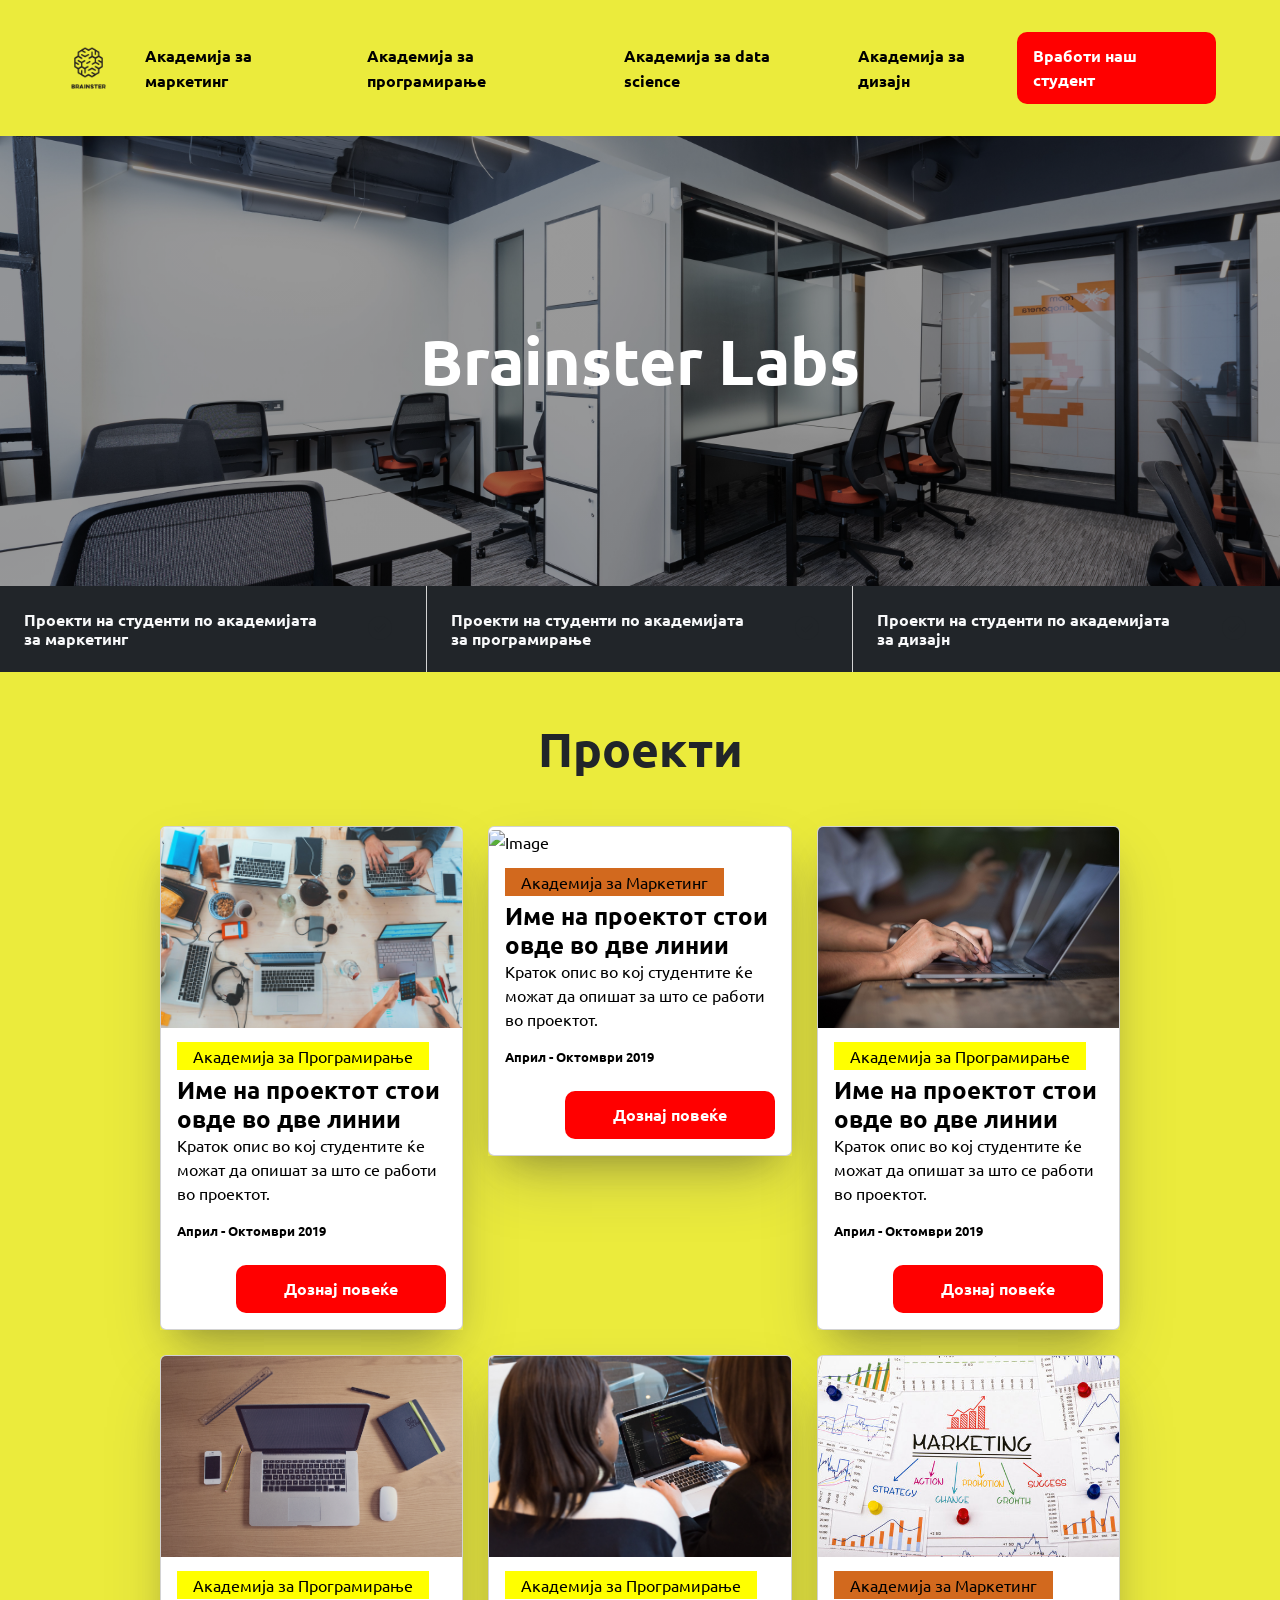
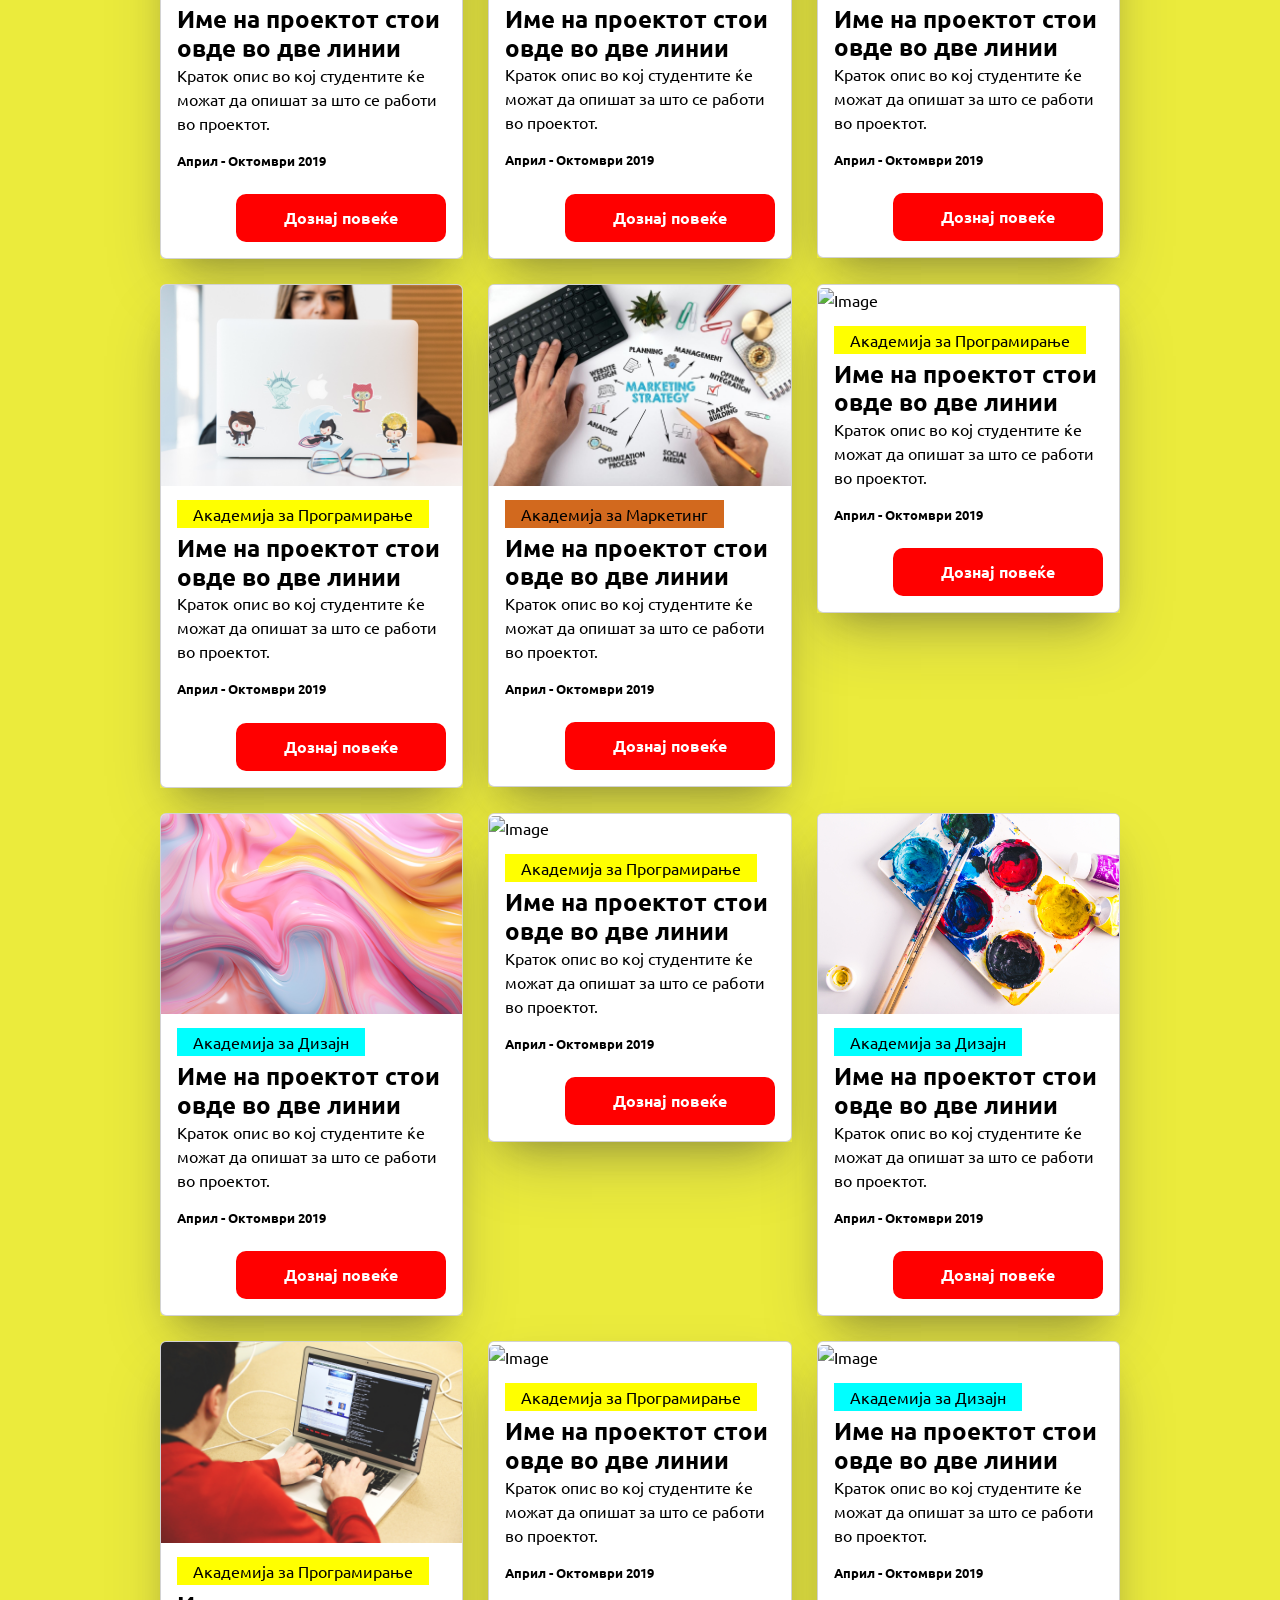
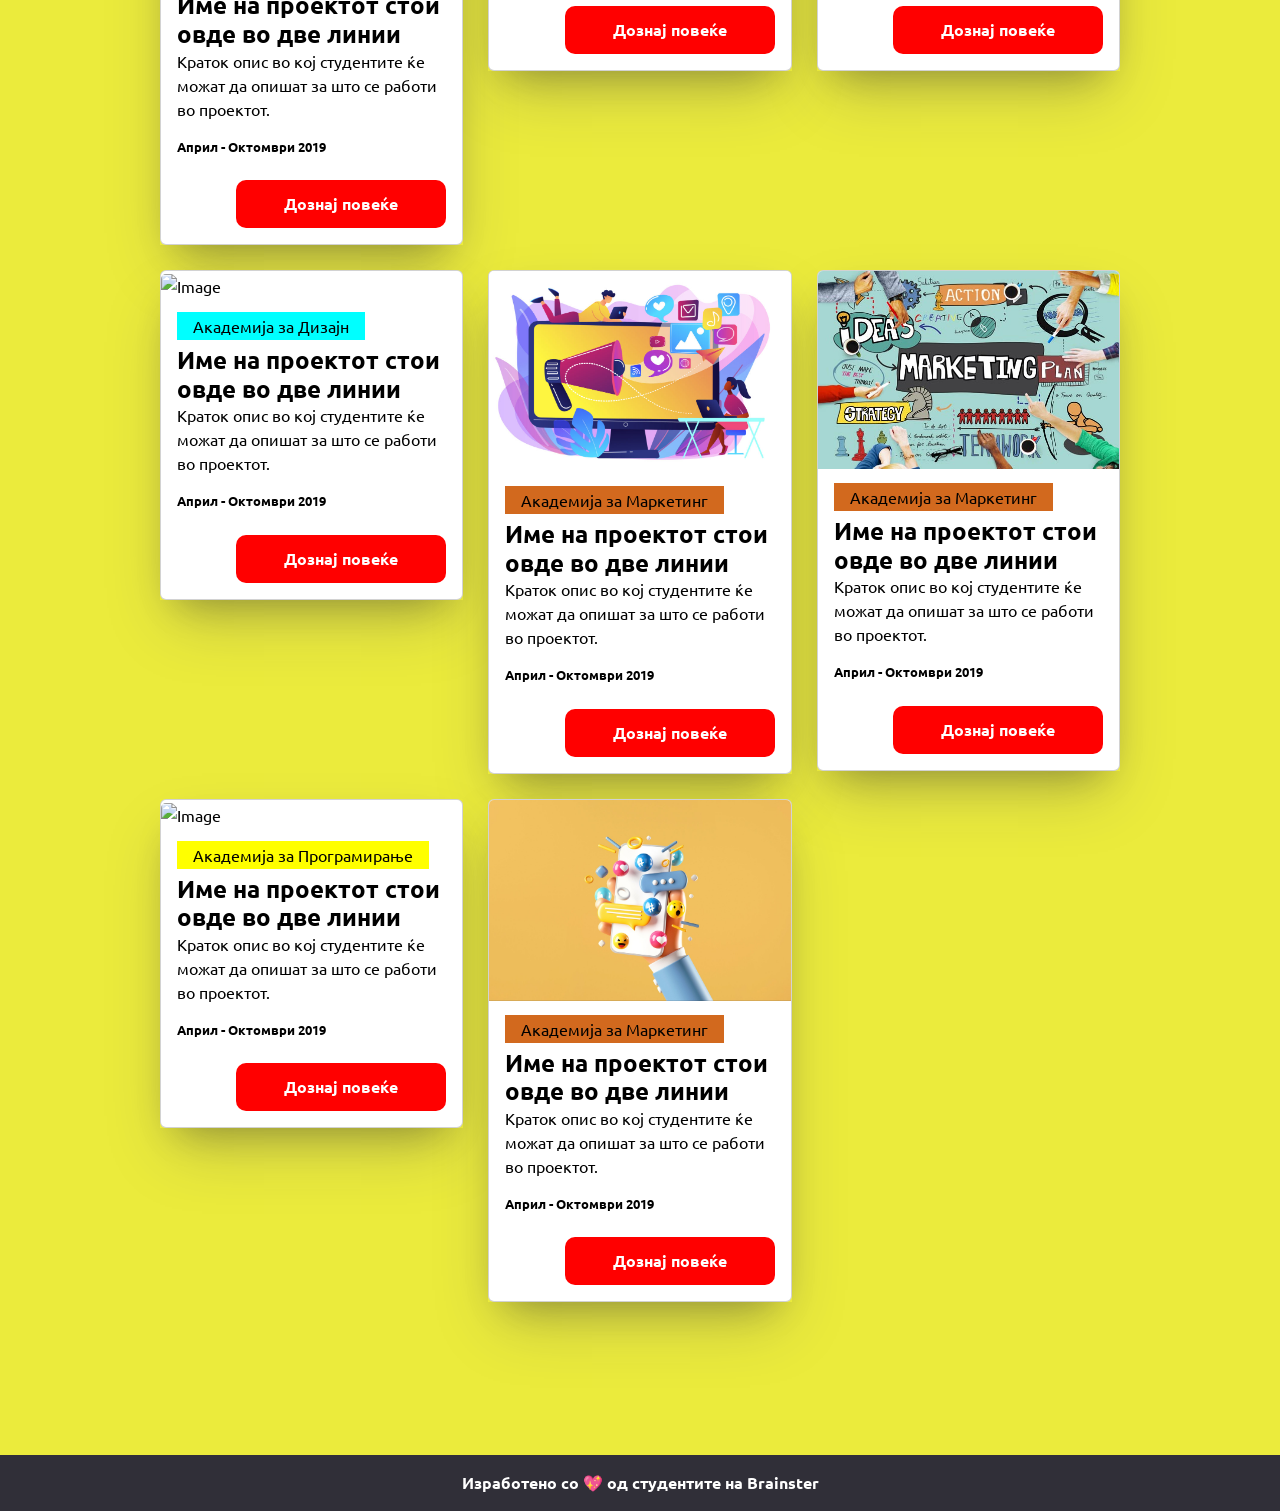
==== index.html @ 4baddff6 "Project 1" ====
<!DOCTYPE html>
<html lang="en">
  <head>
    <meta charset="UTF-8" />
    <meta name="viewport" content="width=device-width, initial-scale=1.0" />
    <title>Brainster Labs</title>
    <link
      rel="stylesheet"
      href="https://cdnjs.cloudflare.com/ajax/libs/font-awesome/6.5.1/css/all.min.css"
    />
    <link
      rel="stylesheet"
      href="https://cdn.jsdelivr.net/npm/bootstrap@5.3.2/dist/css/bootstrap.min.css"
      integrity="sha384-T3c6CoIi6uLrA9TneNEoa7RxnatzjcDSCmG1MXxSR1GAsXEV/Dwwykc2MPK8M2HN"
      crossorigin="anonymous"
    />
    <link rel="stylesheet" href="./style.css" />
  </head>
  <body>
    <!-- NAVBAR -->
    <nav
      class="d-flex justify-content-between wrapper-90 padding align-items-center"
    >
      <a href="index.html" class="logo"
        ><img src="./images/Brainster.co_.png" alt="Brainster"
      /></a>
      <ul class="d-flex d-none-tablet">
        <li><a href="comingsoon.html">Академија за маркетинг</a></li>
        <li><a href="comingsoon.html">Академија за програмирање</a></li>
        <li><a href="comingsoon.html">Академија за data science</a></li>
        <li><a href="comingsoon.html">Академија за дизајн</a></li>
      </ul>

      <ul class="flex-column sidebar align-items-start justify-content-start">
        <li onclick="hideSidebar()">
          <a href="#"><i class="fa-solid fa-xmark"></i></a>
        </li>
        <li><a href="comingsoon.html">Академија за маркетинг</a></li>
        <li><a href="comingsoon.html">Академија за програмирање</a></li>
        <li><a href="comingsoon.html">Академија за data science</a></li>
        <li><a href="comingsoon.html">Академија за дизајн</a></li>
        <li>
          <a class="btn-style" href="studenti.html">Вработи наш студент</a>
        </li>
      </ul>
      <a class="btn-style d-none-tablet" href="studenti.html"
        >Вработи наш студент</a
      >
      <i onclick="showSidebar()" class="d-none-style fa-solid fa-bars"></i>
    </nav>

    <!-- HERO -->
    <div class="hero d-flex justify-content-center align-items-center">
      <h1>Brainster Labs</h1>
    </div>

    <!-- FILTERS -->
    <div class="filters d-flex align-items-stretch flex-column flex-lg-row">
      <input type="checkbox" id="filter-marketing" /><label
        class="filter-item bg-dark text-light p-4 py-2 p-lg-4"
        for="filter-marketing"
      >
        <div class="row">
          <div class="col-10">
            <h3>Проекти на студенти по академијата за маркетинг</h3>
          </div>
          <div class="col-2 text-center align-self-center">
            <i class="fa-solid fa-circle-check text-dark"></i>
          </div>
        </div>
      </label>

      <input type="checkbox" id="filter-coding" /><label
        class="filter-item bg-dark text-light p-4 py-2 p-lg-4"
        for="filter-coding"
      >
        <div class="row">
          <div class="col-10">
            <h3>Проекти на студенти по академијата за програмирање</h3>
          </div>
          <div class="col-2 text-center align-self-center">
            <i class="fa-solid fa-circle-check text-dark"></i>
          </div>
        </div>
      </label>

      <input type="checkbox" id="filter-design" /><label
        class="filter-item bg-dark text-light p-4 py-2 p-lg-4"
        for="filter-design"
      >
        <div class="row">
          <div class="col-10">
            <h3>Проекти на студенти по академијата за дизајн</h3>
          </div>
          <div class="col-2 text-center align-self-center">
            <i class="fa-solid fa-circle-check text-dark"></i>
          </div>
        </div>
      </label>
    </div>
    <!-- CARDS -->
    <h2 class="text-start text-md-center text-dark py-4 py-md-5">Проекти</h2>
    <div class="card-container">
      <div class="gallery-cards d-flex flex-wrap">
        <!-- Card -->
        <div class="card-js flex-33 coding">
          <div class="flex-inner">
            <a href="#" class="m-right">
              <div class="card card-item">
                <img
                  src="./images/Coding_1.jpg"
                  class="card-img-top"
                  alt="Image"
                />
                <div class="card-body">
                  <span class="py-1 px-3">Академија за Програмирање</span>
                  <h4 class="fw-bold mt-2">
                    Име на проектот стои овде во две линии
                  </h4>
                  <p>
                    Краток опис во кој студентите ќе можат да опишат за што се
                    работи во проектот.
                  </p>
                  <p class="date mt-3 mb-4 fw-bold">Април - Октомври 2019</p>
                  <a href="#" class="btn-style doznaj float-end px-5"
                    >Дознај повеќе</a
                  >
                </div>
              </div>
            </a>
          </div>
        </div>
        <!-- Card -->
        <div class="card-js flex-33 marketing">
          <div class="flex-inner">
            <a href="#" class="m-right">
              <div class="card card-item">
                <img
                  src="./images/Marketing_1.jpg"
                  class="card-img-top"
                  alt="Image"
                />
                <div class="card-body">
                  <span class="py-1 px-3">Академија за Маркетинг</span>
                  <h4 class="fw-bold mt-2">
                    Име на проектот стои овде во две линии
                  </h4>
                  <p>
                    Краток опис во кој студентите ќе можат да опишат за што се
                    работи во проектот.
                  </p>
                  <p class="date mt-3 mb-4 fw-bold">Април - Октомври 2019</p>
                  <a href="#" class="btn-style doznaj float-end px-5"
                    >Дознај повеќе</a
                  >
                </div>
              </div>
            </a>
          </div>
        </div>
        <!-- Card -->
        <div class="card-js flex-33 coding">
          <div class="flex-inner">
            <a href="#" class="m-right">
              <div class="card card-item">
                <img
                  src="./images/Coding_2.jpg"
                  class="card-img-top"
                  alt="Image"
                />
                <div class="card-body">
                  <span class="py-1 px-3">Академија за Програмирање</span>
                  <h4 class="fw-bold mt-2">
                    Име на проектот стои овде во две линии
                  </h4>
                  <p>
                    Краток опис во кој студентите ќе можат да опишат за што се
                    работи во проектот.
                  </p>
                  <p class="date mt-3 mb-4 fw-bold">Април - Октомври 2019</p>
                  <a href="#" class="btn-style doznaj float-end px-5"
                    >Дознај повеќе</a
                  >
                </div>
              </div>
            </a>
          </div>
        </div>
        <!-- Card -->
        <div class="card-js flex-33 coding">
          <div class="flex-inner">
            <a href="#" class="m-right">
              <div class="card card-item">
                <img
                  src="./images/Coding_3.jpg"
                  class="card-img-top"
                  alt="Image"
                />
                <div class="card-body">
                  <span class="py-1 px-3">Академија за Програмирање</span>
                  <h4 class="fw-bold mt-2">
                    Име на проектот стои овде во две линии
                  </h4>
                  <p>
                    Краток опис во кој студентите ќе можат да опишат за што се
                    работи во проектот.
                  </p>
                  <p class="date mt-3 mb-4 fw-bold">Април - Октомври 2019</p>
                  <a href="#" class="btn-style doznaj float-end px-5"
                    >Дознај повеќе</a
                  >
                </div>
              </div>
            </a>
          </div>
        </div>
        <!-- Card -->
        <div class="card-js flex-33 coding">
          <div class="flex-inner">
            <a href="#" class="m-right">
              <div class="card card-item">
                <img
                  src="./images/Coding_4.jpg"
                  class="card-img-top"
                  alt="Image"
                />
                <div class="card-body">
                  <span class="py-1 px-3">Академија за Програмирање</span>
                  <h4 class="fw-bold mt-2">
                    Име на проектот стои овде во две линии
                  </h4>
                  <p>
                    Краток опис во кој студентите ќе можат да опишат за што се
                    работи во проектот.
                  </p>
                  <p class="date mt-3 mb-4 fw-bold">Април - Октомври 2019</p>
                  <a href="#" class="btn-style doznaj float-end px-5"
                    >Дознај повеќе</a
                  >
                </div>
              </div>
            </a>
          </div>
        </div>
        <!-- Card -->
        <div class="card-js flex-33 marketing">
          <div class="flex-inner">
            <a href="#" class="m-right">
              <div class="card card-item">
                <img
                  src="./images/Marketing_2.jpg"
                  class="card-img-top"
                  alt="Image"
                />
                <div class="card-body">
                  <span class="py-1 px-3">Академија за Маркетинг</span>
                  <h4 class="fw-bold mt-2">
                    Име на проектот стои овде во две линии
                  </h4>
                  <p>
                    Краток опис во кој студентите ќе можат да опишат за што се
                    работи во проектот.
                  </p>
                  <p class="date mt-3 mb-4 fw-bold">Април - Октомври 2019</p>
                  <a href="#" class="btn-style doznaj float-end px-5"
                    >Дознај повеќе</a
                  >
                </div>
              </div>
            </a>
          </div>
        </div>
        <!-- Card -->
        <div class="card-js flex-33 coding">
          <div class="flex-inner">
            <a href="#" class="m-right">
              <div class="card card-item">
                <img
                  src="./images/Coding_5.jpg"
                  class="card-img-top"
                  alt="Image"
                />
                <div class="card-body">
                  <span class="py-1 px-3">Академија за Програмирање</span>
                  <h4 class="fw-bold mt-2">
                    Име на проектот стои овде во две линии
                  </h4>
                  <p>
                    Краток опис во кој студентите ќе можат да опишат за што се
                    работи во проектот.
                  </p>
                  <p class="date mt-3 mb-4 fw-bold">Април - Октомври 2019</p>
                  <a href="#" class="btn-style doznaj float-end px-5"
                    >Дознај повеќе</a
                  >
                </div>
              </div>
            </a>
          </div>
        </div>
        <!-- Card -->
        <div class="card-js flex-33 marketing">
          <div class="flex-inner">
            <a href="#" class="m-right">
              <div class="card card-item">
                <img
                  src="./images/Marketing_3.jpg"
                  class="card-img-top"
                  alt="Image"
                />
                <div class="card-body">
                  <span class="py-1 px-3">Академија за Маркетинг</span>
                  <h4 class="fw-bold mt-2">
                    Име на проектот стои овде во две линии
                  </h4>
                  <p>
                    Краток опис во кој студентите ќе можат да опишат за што се
                    работи во проектот.
                  </p>
                  <p class="date mt-3 mb-4 fw-bold">Април - Октомври 2019</p>
                  <a href="#" class="btn-style doznaj float-end px-5"
                    >Дознај повеќе</a
                  >
                </div>
              </div>
            </a>
          </div>
        </div>
        <!-- Card -->
        <div class="card-js flex-33 coding">
          <div class="flex-inner">
            <a href="#" class="m-right">
              <div class="card card-item">
                <img
                  src="./images/Coding_6.jpg"
                  class="card-img-top"
                  alt="Image"
                />
                <div class="card-body">
                  <span class="py-1 px-3">Академија за Програмирање</span>
                  <h4 class="fw-bold mt-2">
                    Име на проектот стои овде во две линии
                  </h4>
                  <p>
                    Краток опис во кој студентите ќе можат да опишат за што се
                    работи во проектот.
                  </p>
                  <p class="date mt-3 mb-4 fw-bold">Април - Октомври 2019</p>
                  <a href="#" class="btn-style doznaj float-end px-5"
                    >Дознај повеќе</a
                  >
                </div>
              </div>
            </a>
          </div>
        </div>
        <!-- Card -->
        <div class="card-js flex-33 design">
          <div class="flex-inner">
            <a href="#" class="m-right">
              <div class="card card-item">
                <img
                  src="./images/Design_2.jpg"
                  class="card-img-top"
                  alt="Image"
                />
                <div class="card-body">
                  <span class="py-1 px-3">Академија за Дизајн</span>
                  <h4 class="fw-bold mt-2">
                    Име на проектот стои овде во две линии
                  </h4>
                  <p>
                    Краток опис во кој студентите ќе можат да опишат за што се
                    работи во проектот.
                  </p>
                  <p class="date mt-3 mb-4 fw-bold">Април - Октомври 2019</p>
                  <a href="#" class="btn-style doznaj float-end px-5"
                    >Дознај повеќе</a
                  >
                </div>
              </div>
            </a>
          </div>
        </div>

        <!-- Card -->
        <div class="card-js flex-33 coding">
          <div class="flex-inner">
            <a href="#" class="m-right">
              <div class="card card-item">
                <img
                  src="./images/Coding_7.jpg"
                  class="card-img-top"
                  alt="Image"
                />
                <div class="card-body">
                  <span class="py-1 px-3">Академија за Програмирање</span>
                  <h4 class="fw-bold mt-2">
                    Име на проектот стои овде во две линии
                  </h4>
                  <p>
                    Краток опис во кој студентите ќе можат да опишат за што се
                    работи во проектот.
                  </p>
                  <p class="date mt-3 mb-4 fw-bold">Април - Октомври 2019</p>
                  <a href="#" class="btn-style doznaj float-end px-5"
                    >Дознај повеќе</a
                  >
                </div>
              </div>
            </a>
          </div>
        </div>
        <!-- Card -->
        <div class="card-js flex-33 design">
          <div class="flex-inner">
            <a href="#" class="m-right">
              <div class="card card-item">
                <img
                  src="./images/Design_3.jpg"
                  class="card-img-top"
                  alt="Image"
                />
                <div class="card-body">
                  <span class="py-1 px-3">Академија за Дизајн</span>
                  <h4 class="fw-bold mt-2">
                    Име на проектот стои овде во две линии
                  </h4>
                  <p>
                    Краток опис во кој студентите ќе можат да опишат за што се
                    работи во проектот.
                  </p>
                  <p class="date mt-3 mb-4 fw-bold">Април - Октомври 2019</p>
                  <a href="#" class="btn-style doznaj float-end px-5"
                    >Дознај повеќе</a
                  >
                </div>
              </div>
            </a>
          </div>
        </div>
        <!-- Card -->
        <div class="card-js flex-33 coding">
          <div class="flex-inner">
            <a href="#" class="m-right">
              <div class="card card-item">
                <img
                  src="./images/Coding_8.jpg"
                  class="card-img-top"
                  alt="Image"
                />
                <div class="card-body">
                  <span class="py-1 px-3">Академија за Програмирање</span>
                  <h4 class="fw-bold mt-2">
                    Име на проектот стои овде во две линии
                  </h4>
                  <p>
                    Краток опис во кој студентите ќе можат да опишат за што се
                    работи во проектот.
                  </p>
                  <p class="date mt-3 mb-4 fw-bold">Април - Октомври 2019</p>
                  <a href="#" class="btn-style doznaj float-end px-5"
                    >Дознај повеќе</a
                  >
                </div>
              </div>
            </a>
          </div>
        </div>
        <!-- Card -->
        <div class="card-js flex-33 coding">
          <div class="flex-inner">
            <a href="#" class="m-right">
              <div class="card card-item">
                <img
                  src="./images/Coding_9.jpg"
                  class="card-img-top"
                  alt="Image"
                />
                <div class="card-body">
                  <span class="py-1 px-3">Академија за Програмирање</span>
                  <h4 class="fw-bold mt-2">
                    Име на проектот стои овде во две линии
                  </h4>
                  <p>
                    Краток опис во кој студентите ќе можат да опишат за што се
                    работи во проектот.
                  </p>
                  <p class="date mt-3 mb-4 fw-bold">Април - Октомври 2019</p>
                  <a href="#" class="btn-style doznaj float-end px-5"
                    >Дознај повеќе</a
                  >
                </div>
              </div>
            </a>
          </div>
        </div>
        <!-- Card -->
        <div class="card-js flex-33 design">
          <div class="flex-inner">
            <a href="#" class="m-right">
              <div class="card card-item">
                <img
                  src="./images/Design_4.jpg"
                  class="card-img-top"
                  alt="Image"
                />
                <div class="card-body">
                  <span class="py-1 px-3">Академија за Дизајн</span>
                  <h4 class="fw-bold mt-2">
                    Име на проектот стои овде во две линии
                  </h4>
                  <p>
                    Краток опис во кој студентите ќе можат да опишат за што се
                    работи во проектот.
                  </p>
                  <p class="date mt-3 mb-4 fw-bold">Април - Октомври 2019</p>
                  <a href="#" class="btn-style doznaj float-end px-5"
                    >Дознај повеќе</a
                  >
                </div>
              </div>
            </a>
          </div>
        </div>

        <!-- Card -->
        <div class="card-js flex-33 design">
          <div class="flex-inner">
            <a href="#" class="m-right">
              <div class="card card-item">
                <img
                  src="./images/Design_1.jpg"
                  class="card-img-top"
                  alt="Image"
                />
                <div class="card-body">
                  <span class="py-1 px-3">Академија за Дизајн</span>
                  <h4 class="fw-bold mt-2">
                    Име на проектот стои овде во две линии
                  </h4>
                  <p>
                    Краток опис во кој студентите ќе можат да опишат за што се
                    работи во проектот.
                  </p>
                  <p class="date mt-3 mb-4 fw-bold">Април - Октомври 2019</p>
                  <a href="#" class="btn-style doznaj float-end px-5"
                    >Дознај повеќе</a
                  >
                </div>
              </div>
            </a>
          </div>
        </div>

        <!-- Card -->
        <div class="card-js flex-33 marketing">
          <div class="flex-inner">
            <a href="#" class="m-right">
              <div class="card card-item">
                <img
                  src="./images/Marketing_4.jpg"
                  class="card-img-top"
                  alt="Image"
                />
                <div class="card-body">
                  <span class="py-1 px-3">Академија за Маркетинг</span>
                  <h4 class="fw-bold mt-2">
                    Име на проектот стои овде во две линии
                  </h4>
                  <p>
                    Краток опис во кој студентите ќе можат да опишат за што се
                    работи во проектот.
                  </p>
                  <p class="date mt-3 mb-4 fw-bold">Април - Октомври 2019</p>
                  <a href="#" class="btn-style doznaj float-end px-5"
                    >Дознај повеќе</a
                  >
                </div>
              </div>
            </a>
          </div>
        </div>
        <!-- Card -->
        <div class="card-js flex-33 marketing">
          <div class="flex-inner">
            <a href="#" class="m-right">
              <div class="card card-item">
                <img
                  src="./images/Marketing_5.jpg"
                  class="card-img-top"
                  alt="Image"
                />
                <div class="card-body">
                  <span class="py-1 px-3">Академија за Маркетинг</span>
                  <h4 class="fw-bold mt-2">
                    Име на проектот стои овде во две линии
                  </h4>
                  <p>
                    Краток опис во кој студентите ќе можат да опишат за што се
                    работи во проектот.
                  </p>
                  <p class="date mt-3 mb-4 fw-bold">Април - Октомври 2019</p>
                  <a href="#" class="btn-style doznaj float-end px-5"
                    >Дознај повеќе</a
                  >
                </div>
              </div>
            </a>
          </div>
        </div>
        <!-- Card -->
        <div class="card-js flex-33 coding">
          <div class="flex-inner">
            <a href="#" class="m-right">
              <div class="card card-item">
                <img
                  src="./images/Coding_10.jpg"
                  class="card-img-top"
                  alt="Image"
                />
                <div class="card-body">
                  <span class="py-1 px-3">Академија за Програмирање</span>
                  <h4 class="fw-bold mt-2">
                    Име на проектот стои овде во две линии
                  </h4>
                  <p>
                    Краток опис во кој студентите ќе можат да опишат за што се
                    работи во проектот.
                  </p>
                  <p class="date mt-3 mb-4 fw-bold">Април - Октомври 2019</p>
                  <a href="#" class="btn-style doznaj float-end px-5"
                    >Дознај повеќе</a
                  >
                </div>
              </div>
            </a>
          </div>
        </div>
        <!-- Card -->
        <div class="card-js flex-33 marketing">
          <div class="flex-inner">
            <a href="#" class="m-right">
              <div class="card card-item">
                <img
                  src="./images/Marketing_6.jpg"
                  class="card-img-top"
                  alt="Image"
                />
                <div class="card-body">
                  <span class="py-1 px-3">Академија за Маркетинг</span>
                  <h4 class="fw-bold mt-2">
                    Име на проектот стои овде во две линии
                  </h4>
                  <p>
                    Краток опис во кој студентите ќе можат да опишат за што се
                    работи во проектот.
                  </p>
                  <p class="date mt-3 mb-4 fw-bold">Април - Октомври 2019</p>
                  <a href="#" class="btn-style doznaj float-end px-5"
                    >Дознај повеќе</a
                  >
                </div>
              </div>
            </a>
          </div>
        </div>
      </div>
      <div id="load-more" class="text-center btn-style">Прикажи повеќе</div>
    </div>
    <!-- FOOTER -->
    <footer class="text-center py-3 fw-bold">Изработено со &#128150 од студентите на Brainster</footer>
    <script
      src="https://cdn.jsdelivr.net/npm/bootstrap@5.3.2/dist/js/bootstrap.min.js"
      integrity="sha384-BBtl+eGJRgqQAUMxJ7pMwbEyER4l1g+O15P+16Ep7Q9Q+zqX6gSbd85u4mG4QzX+"
      crossorigin="anonymous"
    ></script>
    <script src="myScript.js"></script>
    <script src="sidebar.js"></script>
  </body>
</html>
---- style.css ----
/* CSS RESETS */
@import url("https://fonts.googleapis.com/css2?family=Ubuntu:wght@300;400;700&display=swap");
* {
  box-sizing: border-box;
}

body {
  margin: 0;
  font-family: "Ubuntu", sans-serif;
  background-color: rgb(235, 235, 60);
  color: black;
}

h1,
h2,
h3,
h4,
h5,
h6,
p,
ul,
ol {
  margin: 0;
}

img {
  max-width: 100%;
}

a {
  text-decoration: none;
  color: black;
}

/* COMING SOON PAGE */
.background {
  background-color: rgb(235, 235, 60);
  background-image: radial-gradient(
      at 3% 2%,
      hsla(0, 100%, 50%, 0.5) 0,
      hsla(359, 94%, 64%, 0) 50%
    ),
    radial-gradient(
      at 82% 67%,
      hsla(0, 100%, 50%, 0.5) 0,
      hsla(319, 91%, 67%, 0) 50%
    );
  height: 100vh;
}

.background img {
  width: 150px;
}

.background input,
.background button {
  padding: 0.5rem 1rem;
  border: 2px solid black;
  color: white;
  background-color: #000;
  border-radius: 2rem;
  outline-style: none;
}

.background input:focus,
.background button:focus {
  border: 2px solid white;
}

.comingsoon-form input:-webkit-autofill,
.comingsoon-form input:-webkit-autofill:hover,
.comingsoon-form input:-webkit-autofill:focus,
.comingsoon-form input:-webkit-autofill:active {
  -webkit-box-shadow: 0 0 0 30px black inset !important;
  -webkit-text-fill-color: white;
}

.heading {
  top: 50%;
  left: 50%;
  transform: translate(-50%, -50%);
  width: 100%;
}

.heading h1 {
  font-size: 6rem;
  font-style: italic;
  color: black;
}

.heading p {
  font-size: 1.5rem;
  color: #000;
}

.icons {
  bottom: 24px;
  left: 50%;
  transform: translateX(-50%);
}

.icons ul li:not(:last-child) {
  margin-right: 1rem;
}

.icons i {
  font-size: 2rem;
  color: black;
}

.icons i:hover {
  color: white;
}

/* FORM VALIDATION */

.error {
  display: block;
  color: red;
  font-size: 1rem;
  height: 1rem;
}

/* BUTTON */
.btn-style {
  background-color: rgb(255, 0, 0);
  color: white;
  border-radius: 10px;
  padding: 0.75rem 1rem;
  font-weight: 600;
}

/* WRAPPERS */
.wrapper-90 {
  width: 90%;
  margin: 0 auto;
}

/* PADDING */
.padding {
  padding: 2rem 0;
}

/* NAVBAR */
.logo:hover {
  transform: scale(1.5);
}
.logo {
  transition: transform 1s;
}

nav img {
  width: 50px;
}

nav ul {
  list-style-type: none;
}

nav ul li a {
  font-weight: 600;
}

nav ul li:not(:last-child) {
  margin-right: 2rem;
}

.d-none-style {
  display: none;
}

.sidebar {
  position: fixed;
  visibility: hidden;
  z-index: 999;
  opacity: 0;
  top: 0;
  right: 0;
  width: 100%;
  height: 100vh;
  background-color: black;
  transition: visibility 0s, opacity 0.5s linear;
}

.sidebar li:nth-child(2) {
  margin-top: 8rem;
}

.sidebar li:not(:first-child) {
  margin-bottom: 1.5rem;
}

.sidebar li:last-child {
  margin-top: 1rem;
}

.sidebar .fa-xmark {
  padding-top: 1rem;
  font-size: 2rem;
  position: absolute;
  top: 0;
  right: 21.25px;
}

.sidebar a {
  color: white;
}

/* HERO */
.hero {
  background-image: linear-gradient(rgba(0, 0, 0, 0.4), rgba(0, 0, 0, 0.4)),
    url(./images/pexels-max-rahubovskiy-6794925.jpg);
  height: 50vh;
  background-size: cover;
  background-position: center;
  transition: 1s;
}

.hero:hover h1 {
  font-size: 5rem;
}

.hero h1 {
  font-size: 4rem;
  font-weight: bold;
  color: white;
  transition: all 1s ease;
}

/* FILTERS */
.filter-item,
.card-item {
  flex-basis: 33.333%;
}

.filter-item:not(:last-child) {
  border-right: 1px solid lightgray;
}

.filters h3 {
  font-size: 1rem;
  font-weight: 600;
}

.fa-circle-check {
  font-size: 1.5rem;
}

input:checked + label {
  background-color: red !important;
  color: black !important;
}

input[type="checkbox"] {
  display: none;
}

.check {
  visibility: hidden;
}

input:checked + label .check {
  visibility: visible;
}

input.checkbox:checked + label:before {
  content: "";
}

label {
  cursor: pointer;
}

/* CARDS */
h2 {
  font-size: 3rem;
  font-weight: bold;
}
.card-container {
  width: 75%;
  margin: 0 auto;
  padding-bottom: 8rem;
}

.gallery-cards {
  margin-right: -25px;
}

.coding span {
  background-color: yellow;
}

.design span {
  background-color: aqua;
}

.marketing span {
  background-color: chocolate;
}

.date {
  font-size: 0.8rem;
}

.flex-33 {
  flex-basis: 33.333%;
}

.flex-inner {
  margin-right: 25px;
  margin-bottom: 25px;
  box-shadow: rgba(50, 50, 93, 0.25) 0px 30px 60px -12px,
    rgba(0, 0, 0, 0.3) 0px 18px 36px -18px;
}

.card:hover {
  transform: scale(1.05);
}
.card {
  transition: transform 1s;
}

/* LOAD MORE BUTTON */
#load-more {
  display: none;
  text-transform: uppercase;
}

/* STUDENTI */
.shadow-bottom {
  box-shadow: rgba(149, 157, 165, 0.2) 0px 2px 8px;
}

.studenti-heading {
  margin: 175px 0;
  text-align: center;
  font-size: 5rem;
  font-weight: 600;
}

/* FORM */
form {
  font-size: 1rem;
  font-weight: 600;
}

.wrapper-75 {
  width: 75%;
  margin: 0 auto 350px;
}

label {
  display: block;
}

.wrapper-75 input,
select,
.button {
  width: 100%;
  padding: 1.5em;
  border: 2px solid transparent;
  border-radius: 5px;
}

select .button {
  padding: 26px 1rem;
  font-weight: 600;
}

input:focus,
select:focus,
.button:focus {
  outline: none;
}

form .btn-style {
  width: 100%;
  border: none;
  padding: 1.5em;
  font-weight: 600;
  text-transform: uppercase;
}

form ::placeholder {
  font-style: italic;
  color: lightgray;
}

/* DROPDOWN */
.select-group {
  position: relative;
}

.button {
  display: flex;
  justify-content: space-between;
  align-items: center;
  font-weight: bold;

  background-color: white;
}

.arrow {
  border: solid black;
  border-width: 0 2px 2px 0;
  padding: 4px;
  transform: rotate(45deg);
}

.option {
  display: none;
}

.dropdown {
  margin-top: 1rem;
  position: absolute;
  width: 96%;
}

.select-item {
  background-color: white;
  padding: 1em 1.5em;
}

.select-item:hover {
  background-color: red;
}

.hidden {
  display: none;
}

.dropdown input:checked + label {
  background-color: white !important;
}

/* FORM VALIDATION */

.error {
  display: block;
  color: red;
  font-size: 1rem;
  height: 1rem;
}

/* FOOTER */
footer {
  background-color: #302f38;
  color: white;
}

/* MEDIA QUERIES */
@media screen and (max-width: 768px) {
  .sidebar {
    width: 350px;
  }

  .d-none-tablet {
    display: none !important;
  }

  .d-none-style {
    display: block;
  }

  .padding {
    padding: 0.5rem 0;
  }

  .fa-bars {
    font-size: 2rem;
  }
  .filter-item:not(:last-child) {
    border-bottom: 1px solid lightgray;
    border-right: 0;
  }

  .flex-33 {
    flex-basis: 50%;
  }

  .flex-inner:not(:nth-child(2n + 1)) {
    margin-right: 0px;
  }

  #load-more {
    display: block;
  }

  .card-body span {
    font-size: 0.9rem;
  }

  .card-container {
    width: 90%;
  }

  .studenti-heading {
    width: 90%;
    margin: 90px auto;
    font-size: 4.75rem;
    font-weight: 600;
  }

  .wrapper-75 {
    width: 90%;
    margin-bottom: 200px;
  }

  .padding-bottom {
    padding-bottom: 15rem;
  }

  .gallery-cards .card-js {
    display: none;
  }

  .gallery-cards .card-js:nth-of-type(1),
  .gallery-cards .card-js:nth-of-type(2),
  .gallery-cards .card-js:nth-of-type(3),
  .gallery-cards .card-js:nth-of-type(4),
  .gallery-cards .card-js:nth-of-type(5),
  .gallery-cards .card-js:nth-of-type(6) {
    display: block;
  }
}

@media screen and (max-width: 426px) {
  .sidebar {
    width: 100%;
  }

  .hero {
    height: 30vh;
  }

  .hero h1 {
    font-size: 3rem;
  }

  .hero:hover h1 {
    font-size: 3rem;
  }

  .background img {
    width: 75px;
  }

  .background h1 {
    font-size: 4rem;
  }

  .background p {
    font-size: 1rem;
  }

  .flex-33 {
    flex-basis: 100%;
  }

  .flex-inner {
    margin-right: 0px;
  }

  .gallery-cards {
    margin-right: 0px;
  }

  .card-container {
    padding-bottom: 4rem;
  }

  h2 {
    width: 90%;
    margin: 0 auto;
    font-size: 1.5rem;
  }

  .dropdown {
    width: 94%;
    margin-top: 0.5rem;
  }

  .studenti-heading {
    width: 90%;
    margin: 45px auto;
    font-size: 2.5rem;
    font-weight: 600;
  }

  .wrapper-75 {
    margin-bottom: 100px;
  }
}

/* SCROLL BAR */
::-webkit-scrollbar {
  width: 15px;
}

::-webkit-scrollbar-track {
  background: rgb(235, 235, 60);
}

::-webkit-scrollbar-thumb {
  background: red;
}

::-webkit-scrollbar-thumb:hover {
  background: rgb(232, 2, 2);
}
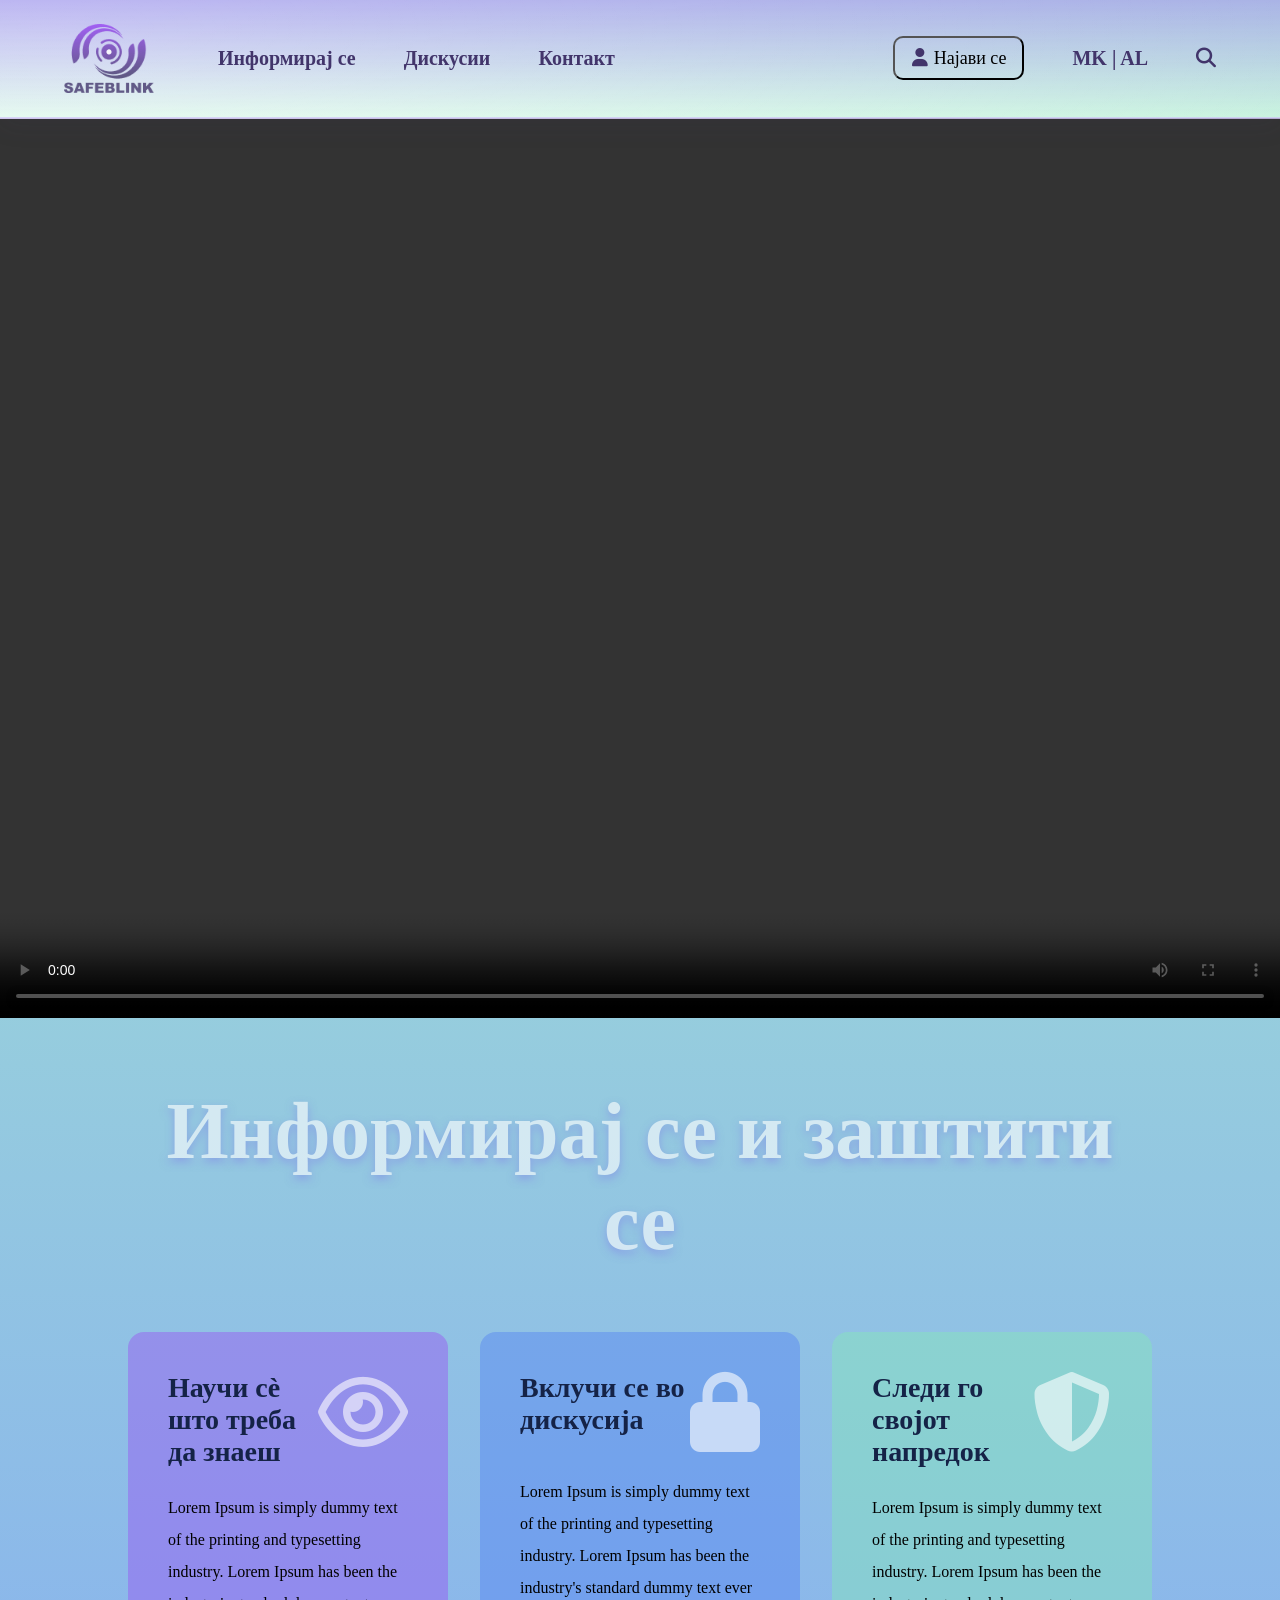
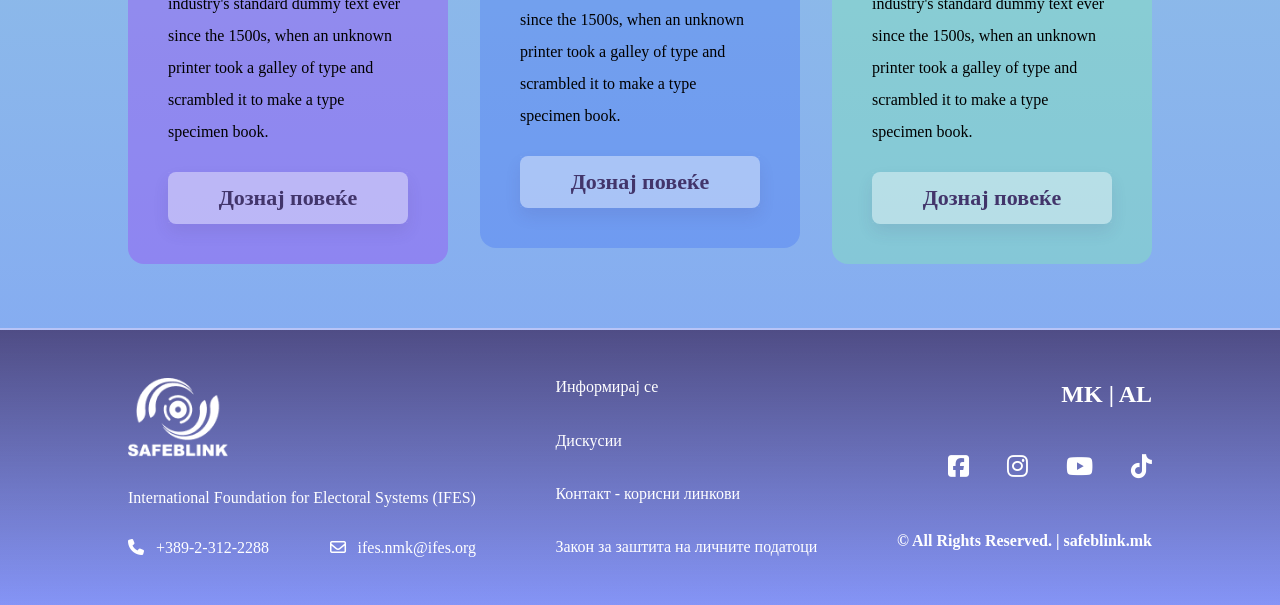
==== commit f2d55c96: "Project 02" ====
--- a/index.html
+++ b/index.html
@@ -3,679 +3,463 @@
   <head>
     <meta charset="UTF-8" />
     <meta name="viewport" content="width=device-width, initial-scale=1.0" />
-    <title>Brainster Labs</title>
+    <title>SafeBlink</title>
+    <link rel="stylesheet" href="styles.css" />
     <link
       rel="stylesheet"
-      href="https://cdnjs.cloudflare.com/ajax/libs/font-awesome/6.5.1/css/all.min.css"
+      href="https://cdnjs.cloudflare.com/ajax/libs/font-awesome/6.5.2/css/all.min.css"
     />
-    <link
-      rel="stylesheet"
-      href="https://cdn.jsdelivr.net/npm/bootstrap@5.3.2/dist/css/bootstrap.min.css"
-      integrity="sha384-T3c6CoIi6uLrA9TneNEoa7RxnatzjcDSCmG1MXxSR1GAsXEV/Dwwykc2MPK8M2HN"
-      crossorigin="anonymous"
-    />
-    <link rel="stylesheet" href="./style.css" />
   </head>
   <body>
     <!-- NAVBAR -->
-    <nav
-      class="d-flex justify-content-between wrapper-90 padding align-items-center"
-    >
-      <a href="index.html" class="logo"
-        ><img src="./images/Brainster.co_.png" alt="Brainster"
-      /></a>
-      <ul class="d-flex d-none-tablet">
-        <li><a href="comingsoon.html">Академија за маркетинг</a></li>
-        <li><a href="comingsoon.html">Академија за програмирање</a></li>
-        <li><a href="comingsoon.html">Академија за data science</a></li>
-        <li><a href="comingsoon.html">Академија за дизајн</a></li>
+    <nav class="flex ai-center">
+      <a href=""><img src="./images/Vector.png" alt="Logo" /></a>
+      <ul class="flex pages d-none-mobile">
+        <li><a href="#">Информирај се</a></li>
+        <li><a href="#discussion">Дискусии</a></li>
+        <li><a href="#contact">Контакт</a></li>
+        <li id="profile"><a href="#profile">Профил</a></li>
       </ul>
-
-      <ul class="flex-column sidebar align-items-start justify-content-start">
-        <li onclick="hideSidebar()">
-          <a href="#"><i class="fa-solid fa-xmark"></i></a>
-        </li>
-        <li><a href="comingsoon.html">Академија за маркетинг</a></li>
-        <li><a href="comingsoon.html">Академија за програмирање</a></li>
-        <li><a href="comingsoon.html">Академија за data science</a></li>
-        <li><a href="comingsoon.html">Академија за дизајн</a></li>
+      <ul class="flex right-side-nav d-none-mobile">
+        <li id="signOutBtn">
+          <button>
+            <i class="fa-solid fa-right-from-bracket"></i> Одјави се
+          </button>
+        </li>
+        <li id="profileNavbar">
+          <img id="profileImgSmall" src="" alt="" />
+        </li>
         <li>
-          <a class="btn-style" href="studenti.html">Вработи наш студент</a>
-        </li>
+          <button id="signInBtn">
+            <i class="fa-solid fa-user"></i> Најaви се
+          </button>
+        </li>
+        <li>MK | AL</li>
+        <li><i class="fa-solid fa-magnifying-glass"></i></li>
       </ul>
-      <a class="btn-style d-none-tablet" href="studenti.html"
-        >Вработи наш студент</a
-      >
-      <i onclick="showSidebar()" class="d-none-style fa-solid fa-bars"></i>
+
+      <ul class="sidebar">
+        <li id="xBtn">
+          <a><i class="fa-solid fa-xmark"></i></a>
+        </li>
+        <li><a href="#">Информирај се</a></li>
+        <li><a href="#discussion">Дискусии</a></li>
+        <li><a href="#contact">Контакт</a></li>
+        <li id="profileSB"><a href="#profile">Профил</a></li>
+        <li id="signOutBtnSB">
+          <button>
+            <i class="fa-solid fa-right-from-bracket"></i> Одјави се
+          </button>
+        </li>
+        <li id="profileNavbarSB">
+          <img id="profileImgSmallSB" src="" alt="" />
+        </li>
+        <li>
+          <button id="signInBtnSB">
+            <i class="fa-solid fa-user"></i> Најaви се
+          </button>
+        </li>
+        <li>MK | AL</li>
+        <li><i class="fa-solid fa-magnifying-glass"></i></li>
+      </ul>
+      <i id="barsBtn" class="fa-solid fa-bars"></i>
     </nav>
-
-    <!-- HERO -->
-    <div class="hero d-flex justify-content-center align-items-center">
-      <h1>Brainster Labs</h1>
-    </div>
-
-    <!-- FILTERS -->
-    <div class="filters d-flex align-items-stretch flex-column flex-lg-row">
-      <input type="checkbox" id="filter-marketing" /><label
-        class="filter-item bg-dark text-light p-4 py-2 p-lg-4"
-        for="filter-marketing"
-      >
-        <div class="row">
-          <div class="col-10">
-            <h3>Проекти на студенти по академијата за маркетинг</h3>
-          </div>
-          <div class="col-2 text-center align-self-center">
-            <i class="fa-solid fa-circle-check text-dark"></i>
-          </div>
-        </div>
-      </label>
-
-      <input type="checkbox" id="filter-coding" /><label
-        class="filter-item bg-dark text-light p-4 py-2 p-lg-4"
-        for="filter-coding"
-      >
-        <div class="row">
-          <div class="col-10">
-            <h3>Проекти на студенти по академијата за програмирање</h3>
-          </div>
-          <div class="col-2 text-center align-self-center">
-            <i class="fa-solid fa-circle-check text-dark"></i>
-          </div>
-        </div>
-      </label>
-
-      <input type="checkbox" id="filter-design" /><label
-        class="filter-item bg-dark text-light p-4 py-2 p-lg-4"
-        for="filter-design"
-      >
-        <div class="row">
-          <div class="col-10">
-            <h3>Проекти на студенти по академијата за дизајн</h3>
-          </div>
-          <div class="col-2 text-center align-self-center">
-            <i class="fa-solid fa-circle-check text-dark"></i>
-          </div>
-        </div>
-      </label>
-    </div>
-    <!-- CARDS -->
-    <h2 class="text-start text-md-center text-dark py-4 py-md-5">Проекти</h2>
-    <div class="card-container">
-      <div class="gallery-cards d-flex flex-wrap">
-        <!-- Card -->
-        <div class="card-js flex-33 coding">
-          <div class="flex-inner">
-            <a href="#" class="m-right">
-              <div class="card card-item">
-                <img
-                  src="./images/Coding_1.jpg"
-                  class="card-img-top"
-                  alt="Image"
+    <!-- HOME PAGE -->
+    <section id="homePage">
+      <!-- VIDEO -->
+      <video
+        src="./videos/Central Cee x Dave - Sprinter [Music Video].mp4"
+        controls
+      ></video>
+
+      <!-- MAIN CONTENT -->
+      <div class="wrapper-80 padding-4rem main-content">
+        <h1>Информирај се и заштити се</h1>
+        <div class="flex-container flex flex-column ai-stretch">
+          <div class="flex-item">
+            <div class="flex-inner purple">
+              <div class="heading align-center-tablet flex js-spacebetween">
+                <h2>Научи сè што треба да знаеш</h2>
+                <i class="fa-regular fa-eye"></i>
+              </div>
+              <p>
+                Lorem Ipsum is simply dummy text of the printing and typesetting
+                industry. Lorem Ipsum has been the industry's standard dummy
+                text ever since the 1500s, when an unknown printer took a galley
+                of type and scrambled it to make a type specimen book.
+              </p>
+              <button id="purpleBtn">Дознај повеќе</button>
+            </div>
+          </div>
+          <div class="flex-item">
+            <div class="flex-inner blue">
+              <div class="heading align-center-tablet flex js-spacebetween">
+                <h2>Вклучи се во дискусија</h2>
+                <i class="fa-solid fa-lock"></i>
+              </div>
+              <p>
+                Lorem Ipsum is simply dummy text of the printing and typesetting
+                industry. Lorem Ipsum has been the industry's standard dummy
+                text ever since the 1500s, when an unknown printer took a galley
+                of type and scrambled it to make a type specimen book.
+              </p>
+              <button id="blueBtn">Дознај повеќе</button>
+            </div>
+          </div>
+          <div class="flex-item">
+            <div class="flex-inner green">
+              <div class="heading align-center-tablet flex js-spacebetween">
+                <h2>Следи го својот напредок</h2>
+                <i class="fa-solid fa-shield-halved"></i>
+              </div>
+              <p>
+                Lorem Ipsum is simply dummy text of the printing and typesetting
+                industry. Lorem Ipsum has been the industry's standard dummy
+                text ever since the 1500s, when an unknown printer took a galley
+                of type and scrambled it to make a type specimen book.
+              </p>
+              <button id="greenBtn">Дознај повеќе</button>
+            </div>
+          </div>
+        </div>
+      </div>
+    </section>
+    <!-- CONTENT PAGE -->
+    <section id="contentPage">
+      <div class="wrapper-80 padding-4rem-top content">
+        <h1>Сè што треба да знаеш</h1>
+        <div class="flex names js-spacearound ai-center hidden">
+          <h2 class="active-filter-content cursor-pointer" id="video">Видеа</h2>
+          <h2 class="cursor-pointer" id="statii" class="hidden">Статии</h2>
+          <h2 class="cursor-pointer" id="upatstva" class="hidden">Упатства</h2>
+        </div>
+        <div class="flex names-mobile js-spacearound ai-center d-none-web">
+          <i id="leftArrow" class="fa-solid fa-arrow-left content-arrows"></i>
+          <h2 id="video">Видеа</h2>
+          <h2 id="statii" class="hidden">Статии</h2>
+          <h2 id="upatstva" class="hidden">Упатства</h2>
+          <i
+            id="rightArrow"
+            class="fa-solid fa-arrow-right content-arrows d-none-web"
+          ></i>
+        </div>
+      </div>
+
+      <div class="filters" id="filters">
+        <button id="najgledani">Најгледани</button>
+        <button id="aktuelno">Актуелно</button>
+        <button id="najnovi">Најнови</button>
+        <button id="safeblink">SafeBlink</button>
+      </div>
+
+      <div class="wrapper-80 padding-4rem-bottom content">
+        <div
+          id="cardContentContainer"
+          class="cards-container flex flexwrap"
+        ></div>
+      </div>
+    </section>
+    <!-- SIGN IN PAGE -->
+    <section id="signInPage">
+      <div class="wrapper-80 padding-4rem najavise">
+        <h1>Придружи ни се</h1>
+        <div class="flex flex-column">
+          <div class="leftside fb-50">
+            <div class="width-60">
+              <div class="buttons">
+                <button class="flex ai-center najaviseBtn">
+                  <i class="fa-brands fa-google"></i>
+                  <p>Продолжи со Google</p>
+                </button>
+                <button class="flex ai-center najaviseBtn">
+                  <i class="fa-brands fa-apple"></i>
+                  <p>Продолжи со Аpple</p>
+                </button>
+                <button class="flex ai-center najaviseBtn">
+                  <i class="fa-brands fa-tiktok"></i>
+                  <p>Продолжи со TikTok</p>
+                </button>
+              </div>
+
+              <div class="ili-linija-div">
+                <hr class="ili-linija" />
+                <span>или</span>
+                <hr class="ili-linija" />
+              </div>
+
+              <div class="form">
+                <form id="logInForm">
+                  <label for="username">Корисничко име*</label>
+                  <input
+                    id="username"
+                    type="text"
+                    name="username"
+                    placeholder="Username"
+                  />
+                  <label for="password">Лозинка*</label>
+                  <div class="password-wrapper">
+                    <input
+                      id="password"
+                      type="password"
+                      id="password"
+                      name="password"
+                      placeholder="Password"
+                    />
+                    <span class="toggle-password" id="togglePassword"
+                      ><i class="fa-solid fa-eye"></i
+                    ></span>
+                  </div>
+                  <div class="flex js-spacebetween margin-bottom-3 white-color">
+                    <div class="rememberme flex ai-center">
+                      <i id="squareBox" class="fa-regular fa-square"></i>
+                      <p>Запомни ме</p>
+                    </div>
+                    <div class="forgetpassword">
+                      <p>Ја заборави лозинката?</p>
+                    </div>
+                  </div>
+                  <button class="btnSubmit" type="submit">Најави се</button>
+                </form>
+              </div>
+            </div>
+          </div>
+          <div class="rightside fb-50">
+            <img src="images/Screenshot 2023-05-27 at 19.45 1.png" alt="ss" />
+          </div>
+        </div>
+        <div id="modal">
+          <div class="modal-content">
+            <h1>Добредојде!</h1>
+            <h2>Успешно креиран профил</h2>
+            <button id="modalBtn">Продолжи кон Safeblink</button>
+          </div>
+        </div>
+      </div>
+    </section>
+    <!-- DISCUSSION PAGE -->
+    <section id="discussionPage">
+      <div class="wrapper-80 padding-4rem discussions">
+        <h1>Табла за дискусии</h1>
+        <div class="discussions-container">
+          <div class="container-box new-discussion">
+            <input
+              disabled
+              id="newDiscussion"
+              type="text"
+              placeholder="Сподели искуство..."
+            />
+            <div class="content-box flex ai-center">
+              <img id="discussionBoxImg" src="./images/anonymous.jpg" alt="" />
+              <span id="discussionBoxSpan">Име Презиме</span>
+            </div>
+          </div>
+          <div id="discussionContainer"></div>
+        </div>
+      </div>
+    </section>
+    <!-- PROFILE PAGE -->
+    <section id="profilePage">
+      <div class="wrapper-80 padding-4rem profile">
+        <h1>Профил</h1>
+        <div class="profile-div flex flex-column">
+          <div class="image-left fb-33">
+            <div class="image-wrapper">
+              <img id="profileImgBig" src="" alt="profile" />
+              <p class="edit-img">Промени</p>
+            </div>
+          </div>
+          <div class="account-right flex fb-66 flex-column">
+            <div class="account-l fb-50">
+              <label for="username">Име и презиме / Корисничко име</label>
+              <div class="input-fields">
+                <input
+                  disabled
+                  id="usernameProfile"
+                  type="text"
+                  id="username"
                 />
-                <div class="card-body">
-                  <span class="py-1 px-3">Академија за Програмирање</span>
-                  <h4 class="fw-bold mt-2">
-                    Име на проектот стои овде во две линии
-                  </h4>
-                  <p>
-                    Краток опис во кој студентите ќе можат да опишат за што се
-                    работи во проектот.
-                  </p>
-                  <p class="date mt-3 mb-4 fw-bold">Април - Октомври 2019</p>
-                  <a href="#" class="btn-style doznaj float-end px-5"
-                    >Дознај повеќе</a
-                  >
+                <button>Промени</button>
+              </div>
+              <label for="email">Email адреса</label>
+              <div class="input-fields">
+                <input disabled id="emailProfile" type="email" id="email" />
+                <button id="emailEditBtn">Промени</button>
+                <div class="icons-edit">
+                  <i id="checkIcon" class="fa-solid fa-check"></i>
+                  <i id="cancelIcon" class="fa-solid fa-x"></i>
                 </div>
               </div>
-            </a>
-          </div>
-        </div>
-        <!-- Card -->
-        <div class="card-js flex-33 marketing">
-          <div class="flex-inner">
-            <a href="#" class="m-right">
-              <div class="card card-item">
-                <img
-                  src="./images/Marketing_1.jpg"
-                  class="card-img-top"
-                  alt="Image"
+              <label for="password">Лозинка</label>
+              <div class="input-fields">
+                <input
+                  disabled
+                  id="passwordProfile"
+                  type="password"
+                  id="password"
                 />
-                <div class="card-body">
-                  <span class="py-1 px-3">Академија за Маркетинг</span>
-                  <h4 class="fw-bold mt-2">
-                    Име на проектот стои овде во две линии
-                  </h4>
-                  <p>
-                    Краток опис во кој студентите ќе можат да опишат за што се
-                    работи во проектот.
-                  </p>
-                  <p class="date mt-3 mb-4 fw-bold">Април - Октомври 2019</p>
-                  <a href="#" class="btn-style doznaj float-end px-5"
-                    >Дознај повеќе</a
-                  >
+                <button>Промени</button>
+              </div>
+            </div>
+            <div class="account-r fb-50">
+              <label for="yearbirth">Година на раѓање</label>
+              <div class="input-fields">
+                <input disabled id="yearOfBirth" type="number" id="yearbirth" />
+                <button id="birthYearEditBtn">Промени</button>
+                <div class="icons-edit">
+                  <i id="checkYearIcon" class="fa-solid fa-check"></i>
+                  <i id="cancelYearIcon" class="fa-solid fa-x"></i>
                 </div>
               </div>
-            </a>
-          </div>
-        </div>
-        <!-- Card -->
-        <div class="card-js flex-33 coding">
-          <div class="flex-inner">
-            <a href="#" class="m-right">
-              <div class="card card-item">
-                <img
-                  src="./images/Coding_2.jpg"
-                  class="card-img-top"
-                  alt="Image"
-                />
-                <div class="card-body">
-                  <span class="py-1 px-3">Академија за Програмирање</span>
-                  <h4 class="fw-bold mt-2">
-                    Име на проектот стои овде во две линии
-                  </h4>
-                  <p>
-                    Краток опис во кој студентите ќе можат да опишат за што се
-                    работи во проектот.
-                  </p>
-                  <p class="date mt-3 mb-4 fw-bold">Април - Октомври 2019</p>
-                  <a href="#" class="btn-style doznaj float-end px-5"
-                    >Дознај повеќе</a
-                  >
-                </div>
-              </div>
-            </a>
-          </div>
-        </div>
-        <!-- Card -->
-        <div class="card-js flex-33 coding">
-          <div class="flex-inner">
-            <a href="#" class="m-right">
-              <div class="card card-item">
-                <img
-                  src="./images/Coding_3.jpg"
-                  class="card-img-top"
-                  alt="Image"
-                />
-                <div class="card-body">
-                  <span class="py-1 px-3">Академија за Програмирање</span>
-                  <h4 class="fw-bold mt-2">
-                    Име на проектот стои овде во две линии
-                  </h4>
-                  <p>
-                    Краток опис во кој студентите ќе можат да опишат за што се
-                    работи во проектот.
-                  </p>
-                  <p class="date mt-3 mb-4 fw-bold">Април - Октомври 2019</p>
-                  <a href="#" class="btn-style doznaj float-end px-5"
-                    >Дознај повеќе</a
-                  >
-                </div>
-              </div>
-            </a>
-          </div>
-        </div>
-        <!-- Card -->
-        <div class="card-js flex-33 coding">
-          <div class="flex-inner">
-            <a href="#" class="m-right">
-              <div class="card card-item">
-                <img
-                  src="./images/Coding_4.jpg"
-                  class="card-img-top"
-                  alt="Image"
-                />
-                <div class="card-body">
-                  <span class="py-1 px-3">Академија за Програмирање</span>
-                  <h4 class="fw-bold mt-2">
-                    Име на проектот стои овде во две линии
-                  </h4>
-                  <p>
-                    Краток опис во кој студентите ќе можат да опишат за што се
-                    работи во проектот.
-                  </p>
-                  <p class="date mt-3 mb-4 fw-bold">Април - Октомври 2019</p>
-                  <a href="#" class="btn-style doznaj float-end px-5"
-                    >Дознај повеќе</a
-                  >
-                </div>
-              </div>
-            </a>
-          </div>
-        </div>
-        <!-- Card -->
-        <div class="card-js flex-33 marketing">
-          <div class="flex-inner">
-            <a href="#" class="m-right">
-              <div class="card card-item">
-                <img
-                  src="./images/Marketing_2.jpg"
-                  class="card-img-top"
-                  alt="Image"
-                />
-                <div class="card-body">
-                  <span class="py-1 px-3">Академија за Маркетинг</span>
-                  <h4 class="fw-bold mt-2">
-                    Име на проектот стои овде во две линии
-                  </h4>
-                  <p>
-                    Краток опис во кој студентите ќе можат да опишат за што се
-                    работи во проектот.
-                  </p>
-                  <p class="date mt-3 mb-4 fw-bold">Април - Октомври 2019</p>
-                  <a href="#" class="btn-style doznaj float-end px-5"
-                    >Дознај повеќе</a
-                  >
-                </div>
-              </div>
-            </a>
-          </div>
-        </div>
-        <!-- Card -->
-        <div class="card-js flex-33 coding">
-          <div class="flex-inner">
-            <a href="#" class="m-right">
-              <div class="card card-item">
-                <img
-                  src="./images/Coding_5.jpg"
-                  class="card-img-top"
-                  alt="Image"
-                />
-                <div class="card-body">
-                  <span class="py-1 px-3">Академија за Програмирање</span>
-                  <h4 class="fw-bold mt-2">
-                    Име на проектот стои овде во две линии
-                  </h4>
-                  <p>
-                    Краток опис во кој студентите ќе можат да опишат за што се
-                    работи во проектот.
-                  </p>
-                  <p class="date mt-3 mb-4 fw-bold">Април - Октомври 2019</p>
-                  <a href="#" class="btn-style doznaj float-end px-5"
-                    >Дознај повеќе</a
-                  >
-                </div>
-              </div>
-            </a>
-          </div>
-        </div>
-        <!-- Card -->
-        <div class="card-js flex-33 marketing">
-          <div class="flex-inner">
-            <a href="#" class="m-right">
-              <div class="card card-item">
-                <img
-                  src="./images/Marketing_3.jpg"
-                  class="card-img-top"
-                  alt="Image"
-                />
-                <div class="card-body">
-                  <span class="py-1 px-3">Академија за Маркетинг</span>
-                  <h4 class="fw-bold mt-2">
-                    Име на проектот стои овде во две линии
-                  </h4>
-                  <p>
-                    Краток опис во кој студентите ќе можат да опишат за што се
-                    работи во проектот.
-                  </p>
-                  <p class="date mt-3 mb-4 fw-bold">Април - Октомври 2019</p>
-                  <a href="#" class="btn-style doznaj float-end px-5"
-                    >Дознај повеќе</a
-                  >
-                </div>
-              </div>
-            </a>
-          </div>
-        </div>
-        <!-- Card -->
-        <div class="card-js flex-33 coding">
-          <div class="flex-inner">
-            <a href="#" class="m-right">
-              <div class="card card-item">
-                <img
-                  src="./images/Coding_6.jpg"
-                  class="card-img-top"
-                  alt="Image"
-                />
-                <div class="card-body">
-                  <span class="py-1 px-3">Академија за Програмирање</span>
-                  <h4 class="fw-bold mt-2">
-                    Име на проектот стои овде во две линии
-                  </h4>
-                  <p>
-                    Краток опис во кој студентите ќе можат да опишат за што се
-                    работи во проектот.
-                  </p>
-                  <p class="date mt-3 mb-4 fw-bold">Април - Октомври 2019</p>
-                  <a href="#" class="btn-style doznaj float-end px-5"
-                    >Дознај повеќе</a
-                  >
-                </div>
-              </div>
-            </a>
-          </div>
-        </div>
-        <!-- Card -->
-        <div class="card-js flex-33 design">
-          <div class="flex-inner">
-            <a href="#" class="m-right">
-              <div class="card card-item">
-                <img
-                  src="./images/Design_2.jpg"
-                  class="card-img-top"
-                  alt="Image"
-                />
-                <div class="card-body">
-                  <span class="py-1 px-3">Академија за Дизајн</span>
-                  <h4 class="fw-bold mt-2">
-                    Име на проектот стои овде во две линии
-                  </h4>
-                  <p>
-                    Краток опис во кој студентите ќе можат да опишат за што се
-                    работи во проектот.
-                  </p>
-                  <p class="date mt-3 mb-4 fw-bold">Април - Октомври 2019</p>
-                  <a href="#" class="btn-style doznaj float-end px-5"
-                    >Дознај повеќе</a
-                  >
-                </div>
-              </div>
-            </a>
-          </div>
-        </div>
-
-        <!-- Card -->
-        <div class="card-js flex-33 coding">
-          <div class="flex-inner">
-            <a href="#" class="m-right">
-              <div class="card card-item">
-                <img
-                  src="./images/Coding_7.jpg"
-                  class="card-img-top"
-                  alt="Image"
-                />
-                <div class="card-body">
-                  <span class="py-1 px-3">Академија за Програмирање</span>
-                  <h4 class="fw-bold mt-2">
-                    Име на проектот стои овде во две линии
-                  </h4>
-                  <p>
-                    Краток опис во кој студентите ќе можат да опишат за што се
-                    работи во проектот.
-                  </p>
-                  <p class="date mt-3 mb-4 fw-bold">Април - Октомври 2019</p>
-                  <a href="#" class="btn-style doznaj float-end px-5"
-                    >Дознај повеќе</a
-                  >
-                </div>
-              </div>
-            </a>
-          </div>
-        </div>
-        <!-- Card -->
-        <div class="card-js flex-33 design">
-          <div class="flex-inner">
-            <a href="#" class="m-right">
-              <div class="card card-item">
-                <img
-                  src="./images/Design_3.jpg"
-                  class="card-img-top"
-                  alt="Image"
-                />
-                <div class="card-body">
-                  <span class="py-1 px-3">Академија за Дизајн</span>
-                  <h4 class="fw-bold mt-2">
-                    Име на проектот стои овде во две линии
-                  </h4>
-                  <p>
-                    Краток опис во кој студентите ќе можат да опишат за што се
-                    работи во проектот.
-                  </p>
-                  <p class="date mt-3 mb-4 fw-bold">Април - Октомври 2019</p>
-                  <a href="#" class="btn-style doznaj float-end px-5"
-                    >Дознај повеќе</a
-                  >
-                </div>
-              </div>
-            </a>
-          </div>
-        </div>
-        <!-- Card -->
-        <div class="card-js flex-33 coding">
-          <div class="flex-inner">
-            <a href="#" class="m-right">
-              <div class="card card-item">
-                <img
-                  src="./images/Coding_8.jpg"
-                  class="card-img-top"
-                  alt="Image"
-                />
-                <div class="card-body">
-                  <span class="py-1 px-3">Академија за Програмирање</span>
-                  <h4 class="fw-bold mt-2">
-                    Име на проектот стои овде во две линии
-                  </h4>
-                  <p>
-                    Краток опис во кој студентите ќе можат да опишат за што се
-                    работи во проектот.
-                  </p>
-                  <p class="date mt-3 mb-4 fw-bold">Април - Октомври 2019</p>
-                  <a href="#" class="btn-style doznaj float-end px-5"
-                    >Дознај повеќе</a
-                  >
-                </div>
-              </div>
-            </a>
-          </div>
-        </div>
-        <!-- Card -->
-        <div class="card-js flex-33 coding">
-          <div class="flex-inner">
-            <a href="#" class="m-right">
-              <div class="card card-item">
-                <img
-                  src="./images/Coding_9.jpg"
-                  class="card-img-top"
-                  alt="Image"
-                />
-                <div class="card-body">
-                  <span class="py-1 px-3">Академија за Програмирање</span>
-                  <h4 class="fw-bold mt-2">
-                    Име на проектот стои овде во две линии
-                  </h4>
-                  <p>
-                    Краток опис во кој студентите ќе можат да опишат за што се
-                    работи во проектот.
-                  </p>
-                  <p class="date mt-3 mb-4 fw-bold">Април - Октомври 2019</p>
-                  <a href="#" class="btn-style doznaj float-end px-5"
-                    >Дознај повеќе</a
-                  >
-                </div>
-              </div>
-            </a>
-          </div>
-        </div>
-        <!-- Card -->
-        <div class="card-js flex-33 design">
-          <div class="flex-inner">
-            <a href="#" class="m-right">
-              <div class="card card-item">
-                <img
-                  src="./images/Design_4.jpg"
-                  class="card-img-top"
-                  alt="Image"
-                />
-                <div class="card-body">
-                  <span class="py-1 px-3">Академија за Дизајн</span>
-                  <h4 class="fw-bold mt-2">
-                    Име на проектот стои овде во две линии
-                  </h4>
-                  <p>
-                    Краток опис во кој студентите ќе можат да опишат за што се
-                    работи во проектот.
-                  </p>
-                  <p class="date mt-3 mb-4 fw-bold">Април - Октомври 2019</p>
-                  <a href="#" class="btn-style doznaj float-end px-5"
-                    >Дознај повеќе</a
-                  >
-                </div>
-              </div>
-            </a>
-          </div>
-        </div>
-
-        <!-- Card -->
-        <div class="card-js flex-33 design">
-          <div class="flex-inner">
-            <a href="#" class="m-right">
-              <div class="card card-item">
-                <img
-                  src="./images/Design_1.jpg"
-                  class="card-img-top"
-                  alt="Image"
-                />
-                <div class="card-body">
-                  <span class="py-1 px-3">Академија за Дизајн</span>
-                  <h4 class="fw-bold mt-2">
-                    Име на проектот стои овде во две линии
-                  </h4>
-                  <p>
-                    Краток опис во кој студентите ќе можат да опишат за што се
-                    работи во проектот.
-                  </p>
-                  <p class="date mt-3 mb-4 fw-bold">Април - Октомври 2019</p>
-                  <a href="#" class="btn-style doznaj float-end px-5"
-                    >Дознај повеќе</a
-                  >
-                </div>
-              </div>
-            </a>
-          </div>
-        </div>
-
-        <!-- Card -->
-        <div class="card-js flex-33 marketing">
-          <div class="flex-inner">
-            <a href="#" class="m-right">
-              <div class="card card-item">
-                <img
-                  src="./images/Marketing_4.jpg"
-                  class="card-img-top"
-                  alt="Image"
-                />
-                <div class="card-body">
-                  <span class="py-1 px-3">Академија за Маркетинг</span>
-                  <h4 class="fw-bold mt-2">
-                    Име на проектот стои овде во две линии
-                  </h4>
-                  <p>
-                    Краток опис во кој студентите ќе можат да опишат за што се
-                    работи во проектот.
-                  </p>
-                  <p class="date mt-3 mb-4 fw-bold">Април - Октомври 2019</p>
-                  <a href="#" class="btn-style doznaj float-end px-5"
-                    >Дознај повеќе</a
-                  >
-                </div>
-              </div>
-            </a>
-          </div>
-        </div>
-        <!-- Card -->
-        <div class="card-js flex-33 marketing">
-          <div class="flex-inner">
-            <a href="#" class="m-right">
-              <div class="card card-item">
-                <img
-                  src="./images/Marketing_5.jpg"
-                  class="card-img-top"
-                  alt="Image"
-                />
-                <div class="card-body">
-                  <span class="py-1 px-3">Академија за Маркетинг</span>
-                  <h4 class="fw-bold mt-2">
-                    Име на проектот стои овде во две линии
-                  </h4>
-                  <p>
-                    Краток опис во кој студентите ќе можат да опишат за што се
-                    работи во проектот.
-                  </p>
-                  <p class="date mt-3 mb-4 fw-bold">Април - Октомври 2019</p>
-                  <a href="#" class="btn-style doznaj float-end px-5"
-                    >Дознај повеќе</a
-                  >
-                </div>
-              </div>
-            </a>
-          </div>
-        </div>
-        <!-- Card -->
-        <div class="card-js flex-33 coding">
-          <div class="flex-inner">
-            <a href="#" class="m-right">
-              <div class="card card-item">
-                <img
-                  src="./images/Coding_10.jpg"
-                  class="card-img-top"
-                  alt="Image"
-                />
-                <div class="card-body">
-                  <span class="py-1 px-3">Академија за Програмирање</span>
-                  <h4 class="fw-bold mt-2">
-                    Име на проектот стои овде во две линии
-                  </h4>
-                  <p>
-                    Краток опис во кој студентите ќе можат да опишат за што се
-                    работи во проектот.
-                  </p>
-                  <p class="date mt-3 mb-4 fw-bold">Април - Октомври 2019</p>
-                  <a href="#" class="btn-style doznaj float-end px-5"
-                    >Дознај повеќе</a
-                  >
-                </div>
-              </div>
-            </a>
-          </div>
-        </div>
-        <!-- Card -->
-        <div class="card-js flex-33 marketing">
-          <div class="flex-inner">
-            <a href="#" class="m-right">
-              <div class="card card-item">
-                <img
-                  src="./images/Marketing_6.jpg"
-                  class="card-img-top"
-                  alt="Image"
-                />
-                <div class="card-body">
-                  <span class="py-1 px-3">Академија за Маркетинг</span>
-                  <h4 class="fw-bold mt-2">
-                    Име на проектот стои овде во две линии
-                  </h4>
-                  <p>
-                    Краток опис во кој студентите ќе можат да опишат за што се
-                    работи во проектот.
-                  </p>
-                  <p class="date mt-3 mb-4 fw-bold">Април - Октомври 2019</p>
-                  <a href="#" class="btn-style doznaj float-end px-5"
-                    >Дознај повеќе</a
-                  >
-                </div>
-              </div>
-            </a>
-          </div>
-        </div>
-      </div>
-      <div id="load-more" class="text-center btn-style">Прикажи повеќе</div>
-    </div>
+              <label for="gender">Пол</label>
+              <div class="input-fields">
+                <input disabled id="gender" type="text" id="gender" />
+                <button>Промени</button>
+              </div>
+            </div>
+          </div>
+        </div>
+        <div>
+          <div class="text-div flex js-spacebetween padding-1rem flex-column">
+            <p>Следи го својот Safeblink напредок!</p>
+            <p>Моментално ниво: Лорем ипсум</p>
+          </div>
+          <div class="progress-bar">
+            <div class="progress"></div>
+          </div>
+        </div>
+        <div class="badges flex">
+          <div id="joinInBadge" class="badge-item fb-badge">
+            <i class="fa-solid fa-hand-fist"></i>
+            <br /><br /><br /><br /><br /><br /><br />
+            <p>Се придружи!</p>
+          </div>
+          <div id="videoBadge" class="badge-item fb-badge">
+            <i class="fa-solid fa-video"></i>
+            <br /><br /><br /><br /><br /><br /><br />
+            <p>Изгледани 5 видеа</p>
+          </div>
+          <div id="activityBadge" class="badge-item fb-badge">
+            <i class="fa-solid fa-pen-nib"></i>
+            <br /><br /><br /><br /><br /><br /><br />
+            <p>Активност во дискусија</p>
+          </div>
+        </div>
+      </div>
+    </section>
+    <!-- CONTACT PAGE -->
+    <section id="contactPage">
+      <div class="wrapper-80 padding-4rem contact">
+        <h1>КОНТАКТ</h1>
+        <h2>Побарај стручна помош</h2>
+        <div class="contact-item flex flex-column">
+          <div class="item-content fb-66">
+            <h3>Агенција за заштита на личните податоци</h3>
+            <p>
+              Лорем ипсум е едноставен модел на текст кој се користел во
+              печатарската индустрија. Лорем ипсум бил индустриски стандард кој
+              се користел како модел уште пред 1500 години, кога непознат
+              печатар зел кутија со букви и ги сложил на таков начин за да
+              направи примерок на книга.
+            </p>
+          </div>
+          <div class="item-link fb-33">
+            <a href="#">Линк</a>
+          </div>
+        </div>
+        <h2>Невладини организации</h2>
+        <div class="contact-item flex flex-column">
+          <div class="item-content fb-66">
+            <h3>NGO 1</h3>
+            <p>
+              Лорем ипсум е едноставен модел на текст кој се користел во
+              печатарската индустрија. Лорем ипсум бил индустриски стандард кој
+              се користел како модел уште пред 1500 години, кога непознат
+              печатар зел кутија со букви и ги сложил на таков начин за да
+              направи примерок на книга.
+            </p>
+          </div>
+          <div class="item-link fb-33">
+            <a href="#">Линк</a>
+          </div>
+        </div>
+        <div class="contact-item flex flex-column">
+          <div class="item-content fb-66">
+            <h3>NGO 2</h3>
+            <p>
+              Лорем ипсум е едноставен модел на текст кој се користел во
+              печатарската индустрија. Лорем ипсум бил индустриски стандард кој
+              се користел како модел уште пред 1500 години, кога непознат
+              печатар зел кутија со букви и ги сложил на таков начин за да
+              направи примерок на книга.
+            </p>
+          </div>
+          <div class="item-link fb-33">
+            <a href="#">Линк</a>
+          </div>
+        </div>
+        <div class="contact-item flex flex-column">
+          <div class="item-content fb-66">
+            <h3>NGO 3</h3>
+            <p>
+              Лорем ипсум е едноставен модел на текст кој се користел во
+              печатарската индустрија. Лорем ипсум бил индустриски стандард кој
+              се користел како модел уште пред 1500 години, кога непознат
+              печатар зел кутија со букви и ги сложил на таков начин за да
+              направи примерок на книга.
+            </p>
+          </div>
+          <div class="item-link fb-33">
+            <a href="#">Линк</a>
+          </div>
+        </div>
+      </div>
+    </section>
     <!-- FOOTER -->
-    <footer class="text-center py-3 fw-bold">Изработено со &#128150 од студентите на Brainster</footer>
-    <script
-      src="https://cdn.jsdelivr.net/npm/bootstrap@5.3.2/dist/js/bootstrap.min.js"
-      integrity="sha384-BBtl+eGJRgqQAUMxJ7pMwbEyER4l1g+O15P+16Ep7Q9Q+zqX6gSbd85u4mG4QzX+"
-      crossorigin="anonymous"
-    ></script>
-    <script src="myScript.js"></script>
-    <script src="sidebar.js"></script>
+    <footer class="padding-footer">
+      <div class="wrapper-80 flex js-spacebetween flex-column footer-box">
+        <div class="left">
+          <img src="./images/Vector (3).png" alt="white logo" />
+          <p class="ifes">
+            International Foundation for Electoral Systems (IFES)
+          </p>
+          <div class="flex js-spacebetween flex-column contact-box">
+            <p><i class="fa-solid fa-phone"></i>+389-2-312-2288</p>
+            <p><i class="fa-regular fa-envelope"></i>ifes.nmk@ifes.org</p>
+          </div>
+        </div>
+        <div class="center">
+          <a href="#">Информирај се</a>
+          <a href="#discussion">Дискусии</a>
+          <a href="#contact">Контакт - корисни линкови</a>
+          <a href="#">Закон за заштита на личните податоци</a>
+        </div>
+        <div class="right">
+          <p class="translate">MK | AL</p>
+          <div class="icons">
+            <a href="facebook.com" target="_blank"
+              ><i class="fa-brands fa-square-facebook"></i
+            ></a>
+            <a href="instagram.com" target="_blank"
+              ><i class="fa-brands fa-instagram"></i
+            ></a>
+            <a href="youtube.com" target="_blank"
+              ><i class="fa-brands fa-youtube"></i
+            ></a>
+            <a href="tiktok.com" target="_blank"
+              ><i class="fa-brands fa-tiktok"></i
+            ></a>
+          </div>
+
+          <p class="rights">© All Rights Reserved. | safeblink.mk</p>
+        </div>
+      </div>
+    </footer>
+    <script type="module" src="./js/objects.js"></script>
+    <script type="module" src="./js/contentpage.js"></script>
+    <script type="module" src="./js/signinpage.js"></script>
+    <script type="module" src="./js/homepage.js"></script>
+    <script type="module" src="./js/profilepage.js"></script>
+    <script type="module" src="./js/discussionpage.js"></script>
+    <script type="module" src="./js/main.js"></script>
   </body>
 </html>
--- a/styles.css
+++ b/styles.css
@@ -0,0 +1,1433 @@
+* {
+  box-sizing: border-box;
+}
+
+body {
+  margin: 0;
+  background: linear-gradient(
+    180deg,
+    rgba(131, 234, 177, 0.7) 0%,
+    rgba(75, 124, 243, 0.7) 100%
+  );
+}
+
+h1,
+h2,
+h3,
+p,
+ul {
+  margin: 0;
+}
+
+ul {
+  margin: 0;
+  padding: 0;
+}
+
+img {
+  display: block;
+  max-width: 100%;
+}
+/* COLORS */
+.white-color {
+  color: white;
+}
+/* FLEX */
+.flex {
+  display: flex;
+}
+.js-spacebetween {
+  justify-content: space-between;
+}
+.js-spacearound {
+  justify-content: space-around;
+}
+.flexwrap {
+  flex-wrap: wrap;
+}
+
+.ai-center {
+  align-items: center;
+}
+.ai-stretch {
+  align-items: stretch;
+}
+.fb-50 {
+  flex-basis: 50%;
+}
+
+.fb-33 {
+  flex-basis: 33.333%;
+}
+
+.fb-25 {
+  flex-basis: 25%;
+}
+
+.fb-60 {
+  flex-basis: 60%;
+}
+
+.fb-40 {
+  flex-basis: 40%;
+}
+
+.fb-66 {
+  flex-basis: 66.666%;
+}
+/* WRAPPERS & PADDINGS*/
+.wrapper-80 {
+  width: 80%;
+  margin: auto;
+}
+
+.padding-footer {
+  padding: 3rem 0;
+}
+.padding-4rem {
+  padding: 4rem 0;
+}
+.padding-4rem-bottom {
+  padding-bottom: 4rem;
+}
+.padding-4rem-top {
+  padding-top: 4rem;
+}
+.padding-1rem {
+  padding: 1rem 0;
+}
+
+.width-60 {
+  width: 60%;
+}
+
+.margin-bottom-3 {
+  margin-bottom: 3rem;
+}
+
+/*  */
+.cursor-pointer {
+  cursor: pointer;
+}
+
+/* ILI CRTICA */
+.ili-linija-div {
+  display: flex;
+  margin: 1.5rem 0;
+  display: flex;
+}
+.ili-linija-div span {
+  margin-left: 1.5rem;
+  margin-right: 1.5rem;
+  color: white;
+}
+.ili-linija {
+  width: 50%;
+  color: #6b58f1;
+}
+/* NAVBAR */
+nav {
+  background: linear-gradient(
+      180deg,
+      rgba(118, 79, 240, 0.4) 0%,
+      rgba(118, 79, 240, 0) 100%
+    ),
+    radial-gradient(
+      200.39% 673.83% at 3.67% 23.83%,
+      rgba(255, 255, 255, 0.8) 0%,
+      rgba(255, 255, 255, 0) 100%
+    );
+  border-bottom: 2px solid #ffffff66;
+  box-shadow: 0px 8px 24px 0px #42356b14;
+  padding: 1.5rem 5%;
+  position: fixed;
+  width: 100%;
+  z-index: 9999;
+}
+
+nav img {
+  width: 90px;
+  margin-right: 4rem;
+}
+
+nav ul {
+  list-style-type: none;
+}
+
+nav ul li:not(:last-child) {
+  margin-right: 3rem;
+}
+
+nav ul li {
+  font-family: Montserrat;
+  font-size: 20px;
+  font-weight: 700;
+  line-height: 32px;
+  color: #42356b;
+  text-decoration: none;
+}
+
+nav ul li a {
+  color: #42356b;
+  text-decoration: none;
+}
+
+.right-side-nav {
+  position: absolute;
+  right: 5%;
+  align-items: center;
+}
+
+.right-side-nav li {
+  font-family: Montserrat;
+  font-size: 20px;
+  font-weight: 700;
+  line-height: 32px;
+  text-align: left;
+  cursor: pointer;
+}
+nav button {
+  background-color: transparent;
+  font-family: Montserrat;
+  font-size: 18px;
+  font-weight: 500;
+  line-height: 32px;
+  text-align: center;
+  padding: 4px 16px 4px 16px;
+  border-radius: 10px;
+  border: 1.6px 0px 0px 0px;
+  cursor: pointer;
+}
+nav button i {
+  width: 18px;
+  height: 18px;
+  color: #42356b;
+}
+
+#barsBtn,
+.d-none-web {
+  display: none !important;
+}
+
+#profileNavbar,
+#profile,
+#signOutBtn,
+#profileSB,
+#signOutBtnSB,
+#profileNavbarSB {
+  display: none;
+}
+
+nav ul li a:hover,
+nav .sidebar li a:hover {
+  color: white;
+}
+
+#profileNavbar img,
+#profileNavbarSB img {
+  width: 50px;
+  border-radius: 50%;
+  margin-right: 0;
+}
+
+/* VIDEO */
+video {
+  width: 100%;
+  object-fit: cover;
+  height: 100vh;
+}
+
+#homePage video {
+  margin-top: 118.46px;
+}
+
+#homePage h1 {
+  margin-top: 0;
+}
+
+/* MAIN CONTENT */
+h1 {
+  font-family: Montserrat;
+  font-size: 80px;
+  font-weight: 900;
+  text-align: center;
+  color: #ffffff;
+  text-shadow: 0 4px 8px rgba(118, 79, 240, 0.5);
+  margin: 6rem 0 4rem;
+  opacity: 60%;
+}
+
+.purple {
+  background: #9946f366;
+}
+
+.blue {
+  background: #4b7cf366;
+}
+
+.green {
+  background: #83eab166;
+}
+
+.flex-container {
+  margin-right: -2rem;
+}
+
+.flex-item p {
+  font-family: Montserrat;
+  font-size: 16px;
+  font-weight: 400;
+  line-height: 32px;
+  text-align: left;
+}
+
+.flex-item button {
+  padding: 8px 0px 8px 0px;
+  border-radius: 8px;
+  opacity: 0px;
+  background: #ffffff66;
+  border: 2px solid;
+
+  border-image-source: linear-gradient(
+    180deg,
+    rgba(255, 255, 255, 0.4) 0%,
+    rgba(255, 255, 255, 0) 29.17%
+  );
+  box-shadow: 0px 8px 16px 0px #42356b1a;
+  font-family: Montserrat;
+  font-size: 22px;
+  font-weight: 700;
+  line-height: 32px;
+  text-align: left;
+  color: #42356b;
+  width: 100%;
+  text-align: center;
+  cursor: pointer;
+}
+
+.heading h2 {
+  font-family: Montserrat;
+  font-size: 28px;
+  font-weight: 700;
+  text-align: left;
+  color: #152347;
+}
+
+.heading i {
+  color: #ffffff99;
+  font-size: 5rem;
+}
+
+.flex-inner {
+  margin-right: 2rem;
+  padding: 40px;
+  border-radius: 16px;
+}
+
+.heading,
+.flex-inner p {
+  margin-bottom: 1.5rem;
+}
+
+/* NAJAVI SE */
+
+.najavise h1 {
+  text-align: left;
+}
+
+.najaviseBtn,
+input {
+  margin-bottom: 1.5rem;
+  border-radius: 3.95px;
+  background: #ffffff;
+  border: 1.58px solid #9946f3;
+  width: 100%;
+}
+
+.najavise button i {
+  color: #152347;
+  font-size: 22px;
+  padding: 1rem;
+}
+
+.najavise button p {
+  font-family: Montserrat;
+  font-size: 18.97px;
+  font-weight: 500;
+  line-height: 25.29px;
+  text-align: left;
+}
+
+.lines hr,
+.hines p {
+  display: inline;
+}
+
+.password-input-container {
+  position: relative;
+}
+
+.password-wrapper {
+  position: relative;
+}
+
+.toggle-password {
+  position: absolute;
+  top: 50%;
+  right: 10px;
+  transform: translateY(-50%);
+  cursor: pointer;
+  font-size: 1.25rem;
+}
+
+input,
+label {
+  display: block;
+}
+
+input {
+  padding: 1.2rem;
+}
+
+label {
+  font-family: Montserrat;
+  font-size: 16px;
+  font-weight: 700;
+  line-height: 18.97px;
+  text-align: left;
+  color: white;
+  margin-bottom: 1rem;
+}
+
+.rememberme i {
+  margin-right: 0.75rem;
+}
+
+.btnSubmit {
+  font-family: Montserrat;
+  font-size: 18px;
+  font-weight: 700;
+  line-height: 24px;
+  color: #42356b;
+  background: #ffffff66 !important;
+  border: 1.58px solid;
+  border-radius: 6.32px;
+  border-image-source: linear-gradient(
+    180deg,
+    rgba(255, 255, 255, 0.4) 0%,
+    rgba(255, 255, 255, 0) 29.17%
+  );
+  cursor: pointer;
+  padding: 0.75rem 0;
+  box-shadow: 0px 6.32px 12.64px 0px #42356b1a;
+  width: 70% !important;
+  display: block;
+  margin: 0 auto;
+}
+
+#modal {
+  background: linear-gradient(
+    180deg,
+    rgba(153, 70, 243, 0.8) 0%,
+    rgba(66, 53, 107, 0.8) 100%
+  );
+  box-shadow: 0px 8px 16px 0px #42356b1a;
+  position: fixed;
+  top: 50%;
+  left: 50%;
+  transform: translate(-50%, -50%);
+  border-radius: 32px;
+  display: none;
+}
+.modal-content {
+  color: white;
+  padding: 5rem 10rem;
+  text-align: center;
+}
+.modal-content h1 {
+  opacity: 100%;
+  margin-bottom: 2rem;
+}
+.modal-content h2 {
+  margin-bottom: 3.5rem;
+}
+.modal-content button {
+  font-family: Montserrat;
+  font-size: 22px;
+  font-weight: 700;
+  cursor: pointer;
+  color: #42356b;
+
+  padding: 8px 16px;
+  border-radius: 8px;
+
+  background: #ffffff99;
+  border: 2px solid;
+
+  border-image-source: linear-gradient(
+    180deg,
+    rgba(255, 255, 255, 0.4) 0%,
+    rgba(255, 255, 255, 0) 29.17%
+  );
+  box-shadow: 0px 8px 16px 0px #42356b1a;
+}
+/* PROFILE */
+
+.profile-img {
+  width: 60px;
+  border-radius: 50%;
+  margin-right: 0 !important;
+}
+.profile h1 {
+  text-align: left;
+}
+
+.image-left img {
+  width: 300px;
+  height: 300px;
+  object-fit: cover;
+  border-radius: 40px;
+  border: 2px solid #ffffff99;
+}
+
+.account-right {
+  margin-right: -1rem;
+}
+
+.account-r,
+.account-l {
+  margin-right: 1rem;
+}
+
+.account-r input,
+.account-l input {
+  border: 2px solid transparent;
+  border-bottom: 2px solid #ffffff33;
+  background-color: transparent;
+  color: white;
+  font-size: 1.5rem;
+}
+
+.account-r input:hover,
+.account-l input:hover {
+  border: 2px solid #ffffff33;
+}
+
+.text-div p {
+  color: #ffffffe5;
+}
+
+.text-div p:first-of-type {
+  font-weight: 700;
+}
+
+.progress-bar {
+  width: 100%;
+  height: 8px;
+  background: linear-gradient(
+      0deg,
+      rgba(218, 218, 218, 0.5),
+      rgba(218, 218, 218, 0.5)
+    ),
+    linear-gradient(
+      180deg,
+      rgba(75, 124, 243, 0.2) 0%,
+      rgba(131, 234, 177, 0.2) 100%
+    );
+  border: 1px solid;
+
+  border-image-source: linear-gradient(
+    180deg,
+    rgba(255, 255, 255, 0.5) 0%,
+    rgba(255, 255, 255, 0) 69.79%
+  );
+
+  border-radius: 4px;
+}
+
+.progress {
+  width: 30%;
+  height: 100%;
+  border-radius: 4px;
+  background: rgba(131, 234, 177, 1);
+  border: 3px solid;
+  border-image-source: linear-gradient(
+    180deg,
+    rgba(255, 255, 255, 0.7) 0%,
+    rgba(255, 255, 255, 0) 40.94%
+  );
+  box-shadow: 0px 2px 16px 0px #83eab1cc;
+}
+
+.badges {
+  padding-top: 1.5rem;
+}
+
+.badge-item {
+  margin-right: 1rem;
+  position: relative;
+  background: linear-gradient(
+    180deg,
+    rgba(255, 255, 255, 0.12) 0%,
+    rgba(255, 255, 255, 0.36) 69.79%
+  );
+  border: 4px solid rgba(255, 255, 255, 0.5);
+  box-shadow: 0px 16px 16px 0px #ffffff1a;
+  border-radius: 10px;
+}
+
+.badge-item:last-child {
+  margin-right: 0;
+}
+
+.fb-badge {
+  flex-basis: calc(100% / 6);
+}
+
+.badge-item i {
+  font-size: 60px;
+  position: absolute;
+  top: 50%;
+  left: 50%;
+  transform: translate(-50%, -50%);
+  color: rgba(255, 255, 255, 0.3);
+}
+
+.badge-item p {
+  text-align: center;
+  color: white;
+  margin-bottom: 0.5rem;
+}
+
+.badge-item-active {
+  border-color: #764ff0;
+}
+.badge-item-active i,
+.badge-item-active p {
+  color: #764ff0;
+}
+.badge-item-active p {
+  font-weight: bold;
+}
+.input-fields {
+  position: relative;
+  max-width: 100%;
+}
+
+.input-fields button {
+  position: absolute;
+  right: 0;
+  top: 0;
+  height: 100%;
+  width: 25%;
+  display: none;
+
+  color: white;
+  background-color: #6b58f1;
+  border: none;
+}
+
+.input-fields:hover button {
+  display: block;
+}
+
+.icons-edit {
+  position: absolute;
+  right: 30px;
+  top: 50%;
+  transform: translateY(-50%);
+  display: none;
+}
+
+.input-fields.editing .icons-edit {
+  display: block;
+}
+
+.input-fields.editing button {
+  display: none;
+}
+
+.fa-check {
+  margin-right: 15px;
+  cursor: pointer;
+  color: greenyellow;
+}
+
+.fa-x {
+  cursor: pointer;
+  color: red;
+}
+
+/* .image-left {
+  position: relative;
+} */
+
+.image-wrapper {
+  position: relative;
+  width: 300px;
+  height: 300px;
+}
+
+.edit-img {
+  position: absolute;
+  right: 0;
+  bottom: 0;
+  left: 0;
+  text-align: center;
+  background-color: #774ff0c1;
+  padding: 15px 0;
+  border-radius: 0 0 40px 40px;
+  border: 2px solid #ffffff99;
+  border-top: none;
+  display: none;
+  color: white;
+}
+
+.image-wrapper:hover .edit-img {
+  display: block;
+}
+
+/* KONTAKT */
+.contact h1 {
+  text-align: left;
+}
+
+.contact h2 {
+  font-family: Montserrat;
+  font-size: 32px;
+  font-weight: 700;
+  text-align: left;
+  color: #42356b;
+  margin-bottom: 3rem;
+}
+
+.contact-item {
+  margin-bottom: 2rem;
+}
+
+.contact-item:first-of-type {
+  margin-bottom: 4rem;
+}
+
+.contact-item {
+  padding: 1.5rem;
+  background: #ffffff66;
+  border: 2px solid;
+
+  border-image-source: linear-gradient(
+    180deg,
+    rgba(255, 255, 255, 0.4) 0%,
+    rgba(255, 255, 255, 0) 100%
+  );
+  border-radius: 16px;
+  box-shadow: 0px 8px 16px 0px #42356b1a;
+}
+
+.item-link {
+  position: relative;
+}
+
+.item-link a {
+  position: absolute;
+  top: 50%;
+  left: 50%;
+  transform: translate(-50%, -50%);
+  font-family: Montserrat;
+  font-size: 22px;
+  font-weight: 700;
+  color: #ffffff;
+  text-decoration: none;
+  padding: 8px 56px;
+  background: #9946f3;
+  border: 2px solid;
+
+  border-image-source: linear-gradient(
+    180deg,
+    rgba(255, 255, 255, 0.4) 0%,
+    rgba(255, 255, 255, 0) 29.17%
+  );
+  box-shadow: 0px 8px 16px 0px #42356b1a;
+
+  border-radius: 8px;
+}
+
+.contact h3 {
+  font-family: Montserrat;
+  font-size: 24px;
+  font-weight: 600;
+  line-height: 24px;
+  text-align: left;
+  color: #764ff0;
+  margin-bottom: 1rem;
+}
+
+.contact p {
+  font-family: Montserrat;
+  font-size: 16px;
+  font-weight: 400;
+  line-height: 24px;
+  text-align: left;
+  color: #152347;
+}
+/* DISCUSSIONS */
+.discussions h1 {
+  text-align: left;
+}
+
+.new-discussion {
+  padding: 24px 32px;
+  background: #ffffff66;
+  border: 2px solid white;
+  border-radius: 16px;
+  box-shadow: 0px 8px 16px 0px #42356b1a;
+}
+
+.new-discussion input,
+.old-discussion input {
+  border: 0px;
+  border-bottom: 2px solid #152347;
+  background-color: transparent;
+  color: white;
+  padding-bottom: 0.5rem;
+  padding-left: 0;
+}
+
+.new-discussion input::placeholder,
+.old-discussion input::placeholder {
+  font-family: Montserrat;
+  font-size: 24px;
+  font-weight: 400;
+  color: #15234780;
+}
+
+.content-box img,
+.information img {
+  width: 40px;
+  height: 40px;
+  object-fit: cover;
+  border: 1px solid #152347;
+  border-radius: 50%;
+}
+
+.information img {
+  display: inline-block;
+}
+
+.content-box span {
+  margin-left: 1rem;
+  font-family: Montserrat;
+  font-size: 16px;
+  font-weight: 500;
+  color: #152347 !important;
+}
+
+.old-discussion {
+  padding: 24px 32px;
+  background: #4b7cf366;
+  box-shadow: 0px 8px 16px 0px #42356b1a;
+  border-radius: 16px;
+}
+
+.comments span {
+  font-family: Montserrat;
+  font-size: 16px;
+  font-weight: 400;
+  color: #152347;
+}
+
+.comments span:not(:last-child) {
+  margin-right: 1rem;
+}
+
+.span-div {
+  width: 100%;
+  margin-left: 1rem;
+}
+
+.information,
+.container-box input,
+.comments {
+  margin-top: 1rem;
+}
+
+.container-box input {
+  color: black;
+}
+
+.discussions-container {
+  columns: 3;
+  column-gap: 1.5rem;
+}
+
+.container-box {
+  width: 100%;
+  margin-bottom: 1.5rem;
+  break-inside: avoid;
+  word-wrap: break-word;
+}
+
+/* CONTENT PAGE */
+.active-filter-content {
+  opacity: 100% !important;
+}
+.content-arrows {
+  font-size: 36px;
+  color: #42356b;
+}
+.content h1 {
+  text-align: left;
+}
+
+.names,
+.filters {
+  margin-bottom: 4rem;
+}
+
+.names h2 {
+  font-family: Montserrat;
+  font-size: 36px;
+  font-weight: 900;
+  color: #42356b;
+  opacity: 40%;
+}
+.filters {
+  text-align: center;
+}
+
+.filters button {
+  font-family: Montserrat;
+  font-size: 16px;
+  font-weight: 500;
+  color: #42356b;
+  padding: 4px 32px;
+  background: #ffffff33;
+  border: 1px solid white;
+  border-radius: 24px;
+  box-shadow: 0px 8px 16px 0px #42356b1a;
+  cursor: pointer;
+}
+
+.active-filters-buttons {
+  background: #ffffff98 !important;
+}
+
+.filters button:not(:last-child) {
+  margin-right: 1rem;
+}
+
+.cards-container {
+  margin-right: -1rem;
+}
+
+.card-inner img {
+  height: 600px;
+  object-fit: cover;
+  border-radius: 16px;
+}
+
+.card-inner {
+  position: relative;
+  margin-bottom: 1rem;
+  margin-right: 1rem;
+  border-radius: 16px;
+}
+
+.card-content {
+  position: absolute;
+  bottom: 0;
+  right: 0;
+  left: 0;
+  height: 208px;
+  padding: 16px 24px;
+  border-radius: 0 0 16px 16px;
+  background: linear-gradient(
+      0deg,
+      rgba(255, 255, 255, 0.5),
+      rgba(255, 255, 255, 0.5)
+    ),
+    linear-gradient(
+      180deg,
+      rgba(255, 255, 255, 0) 0%,
+      rgba(255, 255, 255, 0.8) 100%
+    );
+  border-top: 2px solid #ffffff66;
+}
+
+.card-content h3 {
+  font-family: Montserrat;
+  font-size: 20px;
+  font-weight: 700;
+  color: #42356b;
+  margin-bottom: 1rem;
+}
+
+.card-content p {
+  font-family: Montserrat;
+  font-size: 16px;
+  font-weight: 400;
+  color: #152347;
+  margin-bottom: 1rem;
+}
+
+.card-content span {
+  font-family: Montserrat;
+  font-size: 16px;
+  font-weight: 400;
+  color: #15234780;
+}
+
+.content-modal {
+  position: fixed;
+  width: 80%;
+  top: 10px;
+  left: 50%;
+  transform: translateX(-50%);
+  background-color: #ffffffec;
+  z-index: 999;
+  padding: 3rem;
+  border-radius: 32px;
+  height: 90vh;
+  display: none;
+  margin-top: 2rem;
+  z-index: 9999999999;
+}
+.left-content-modal {
+  padding-right: 3rem;
+}
+
+.right-content-modal video {
+  height: 100%;
+  object-fit: cover;
+}
+.heading-content-modal {
+  height: 30%;
+  overflow-y: scroll;
+}
+
+.heading-content-modal h3 {
+  color: #42356b;
+  margin-bottom: 1rem;
+}
+
+.heading-content-modal p {
+  margin-bottom: 1rem;
+}
+
+.heading-content-modal span {
+  color: #15234780;
+}
+
+.comment-box span:last-child {
+  color: #15234780;
+}
+
+.comments-content-modal::-webkit-scrollbar,
+.heading-content-modal::-webkit-scrollbar {
+  display: none;
+}
+
+.comments-content-modal {
+  height: 70%;
+  overflow-y: scroll;
+}
+
+.new-comment input {
+  padding: 0.5rem;
+  background-color: transparent;
+  border: none;
+  border-bottom: 1px solid #152347;
+}
+
+.new-comment input::placeholder {
+  font-size: 16px;
+  color: #15234780;
+}
+
+.comment-item,
+.new-comment {
+  border: 1px solid #152347;
+  border-radius: 16px;
+  padding: 1rem;
+}
+
+.comment-item,
+.new-comment:not(:last-child) {
+  margin-bottom: 1rem;
+}
+
+.content-modal i {
+  position: absolute;
+  font-size: 1.5rem;
+  top: 8px;
+  right: 20px;
+  color: red;
+}
+.card-inner {
+  position: relative;
+}
+
+.fa-circle-play {
+  position: absolute;
+  top: 50%;
+  left: 50%;
+  transform: translate(-50%, -50%);
+  font-size: 4rem;
+  color: rgba(255, 255, 255, 0.579);
+  display: none !important;
+}
+
+.card-inner:hover .fa-circle-play {
+  display: block !important;
+}
+
+/* FOOTER */
+footer {
+  background: linear-gradient(
+    180deg,
+    rgba(66, 53, 107, 0.8) 0%,
+    rgba(153, 70, 243, 0.16) 100%
+  );
+  border-top: 2px solid #ffffff66;
+  color: white;
+}
+
+footer .left i {
+  margin-right: 0.75rem;
+}
+
+footer a {
+  color: white;
+  text-decoration: none;
+}
+
+footer .right {
+  font-family: Montserrat;
+  font-size: 24px;
+  font-weight: 700;
+  line-height: 32px;
+  text-align: right;
+}
+footer .right a:not(:last-child) {
+  margin-right: 2rem;
+}
+.left,
+.center,
+.right {
+  display: flex;
+  flex-direction: column;
+  justify-content: space-between;
+}
+
+.rights {
+  font-size: 1rem;
+}
+
+.left img {
+  width: 100px;
+  margin-bottom: 2rem;
+}
+
+.left .ifes {
+  margin-bottom: 2rem;
+}
+
+/* SIDEBAR */
+.sidebar {
+  padding: 1rem;
+  position: fixed;
+  visibility: hidden;
+  z-index: 999;
+  opacity: 0;
+  top: 0;
+  right: 0;
+  width: 100%;
+  height: 100vh;
+  background: linear-gradient(
+    180deg,
+    rgba(131, 234, 177, 1) 0%,
+    rgba(75, 124, 243, 1) 100%
+  );
+  transition: visibility 0s, opacity 0.5s linear;
+}
+
+.sidebar .fa-xmark {
+  padding-top: 1rem;
+  font-size: 2rem;
+}
+
+.sidebar li:not(:last-child) {
+  margin-bottom: 0.5rem;
+}
+
+.sidebar li:nth-of-type(5) {
+  margin-bottom: 1.5rem;
+}
+
+/* MEDIA Queries */
+@media screen and (max-width: 768px) {
+  .align-center-tablet {
+    align-items: center !important;
+  }
+
+  .content-modal {
+    flex-direction: column;
+    overflow: scroll;
+  }
+  .left-content-modal {
+    padding-right: 0;
+  }
+
+  .heading-content-modal,
+  .comments-content-modal {
+    height: auto;
+  }
+  nav {
+    justify-content: space-between;
+    padding: 0.5rem 5%;
+  }
+
+  .d-none-mobile {
+    display: none !important;
+  }
+
+  nav img {
+    width: 60px;
+  }
+
+  #barsBtn {
+    display: block !important;
+    font-size: 36px;
+    color: #42356b;
+  }
+
+  .footer-box {
+    flex-wrap: wrap;
+    flex-direction: row !important;
+  }
+
+  .left .ifes {
+    margin-bottom: 0.5rem;
+    font-size: 15px;
+  }
+
+  .left img {
+    margin-bottom: 0.5rem;
+  }
+
+  .left,
+  .center {
+    margin-bottom: 2rem;
+  }
+
+  .contact-box {
+    margin-bottom: 0;
+  }
+
+  .left,
+  .center,
+  .right {
+    flex-basis: 50%;
+  }
+
+  .image-left {
+    margin: 0 auto 2rem;
+  }
+
+  .sidebar {
+    width: 40%;
+  }
+  .icons a {
+    margin-right: 0 !important;
+  }
+
+  .filters {
+    text-align: center;
+    display: block;
+  }
+
+  h1 {
+    font-size: 48px;
+    text-align: center !important;
+    margin-top: 3rem;
+  }
+  .wrapper-80 {
+    width: 90%;
+  }
+  .flex-column {
+    flex-direction: column;
+  }
+  footer .right {
+    text-align: left;
+  }
+
+  .flex-container {
+    margin: 0;
+  }
+  .main-content .flex-inner {
+    margin: 0;
+  }
+
+  .main-content .flex-item:not(:last-child) {
+    margin-bottom: 1rem;
+  }
+
+  .contact-box p:first-child {
+    margin-bottom: 0.5rem;
+  }
+
+  .image-left img,
+  .image-wrapper {
+    width: 400px;
+    height: 400px;
+  }
+  .text-div {
+    text-align: center;
+  }
+
+  .text-div p:first-child {
+    font-size: 22px;
+    margin-bottom: 1.5rem;
+  }
+  .text-div p:nth-child(2) {
+    font-size: 18px;
+  }
+  .fb-badge {
+    flex-basis: calc(50% - 0.5rem);
+  }
+  .badges {
+    flex-wrap: wrap;
+    justify-content: space-between;
+  }
+  .badge-item {
+    margin-right: 0.5rem;
+    margin-bottom: 1rem;
+  }
+  .badge-item:nth-of-type(2n) {
+    margin-right: 0;
+  }
+
+  .modal-content {
+    padding: 5rem 8rem;
+  }
+  .leftside.fb-50 {
+    flex-basis: 100%;
+  }
+  .leftside {
+    margin-bottom: 2rem;
+  }
+  .leftside .width-60 {
+    width: 100%;
+  }
+  .item-content {
+    margin-bottom: 3rem;
+  }
+  .contact h2 {
+    text-align: center;
+    margin-bottom: 1.5rem;
+  }
+  .contact-item:last-of-type {
+    margin-bottom: 0;
+  }
+  .discussions-container {
+    columns: 1;
+  }
+  .discussions-container .container-box:last-of-type {
+    margin-bottom: 0;
+  }
+  .discussions h1 {
+    font-size: 40px;
+    margin-bottom: 2rem;
+  }
+  .content .fb-25 {
+    flex-basis: 100%;
+  }
+  .cards-container {
+    margin-right: 0;
+  }
+  .content .card-inner {
+    margin-right: 0;
+  }
+  .card-item:last-child .card-inner {
+    margin-bottom: 0;
+  }
+
+  .filters::-webkit-scrollbar {
+    display: none;
+  }
+  #homePage video {
+    margin-top: 63.51px;
+  }
+}
+@media screen and (max-width: 426px) {
+  .footer-box {
+    flex-direction: column !important;
+  }
+
+  .sidebar {
+    width: 100%;
+  }
+
+  .icons,
+  .image-left {
+    margin-bottom: 2rem;
+  }
+
+  .icons a:not(:last-of-type) {
+    margin-right: 2rem !important;
+  }
+  .contact-box p:first-child {
+    margin-bottom: 1rem;
+  }
+
+  .modal-content {
+    padding: 5rem 4rem;
+  }
+
+  .center a:not(:last-child) {
+    margin-bottom: 1rem;
+  }
+
+  .right {
+    text-align: left !important;
+  }
+
+  footer {
+    position: relative;
+  }
+
+  .translate {
+    position: absolute;
+    top: 48px;
+    right: 10px;
+  }
+
+  .icons {
+    text-align: center;
+  }
+
+  .filters {
+    display: flex;
+    overflow: scroll;
+    text-align: left;
+  }
+
+  .d-none-web {
+    display: flex !important;
+  }
+  .names-mobile {
+    margin-bottom: 3rem;
+  }
+  .hidden {
+    display: none;
+  }
+  .disabled {
+    opacity: 70%;
+  }
+  .content-modal {
+    padding: 1rem;
+  }
+  .image-left,
+  .image-wrapper {
+    max-width: 100%;
+  }
+}
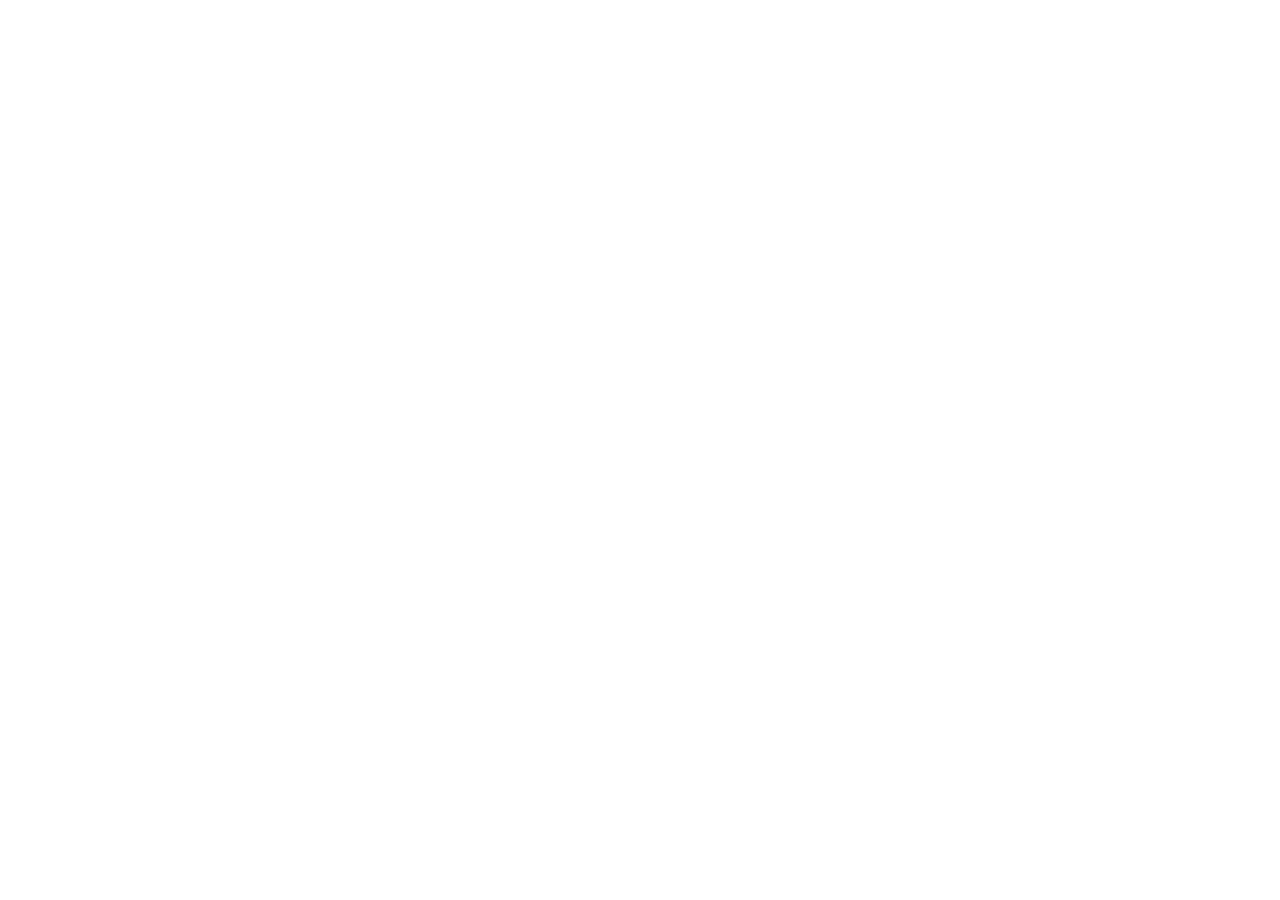
==== commit 2d2cb4ee: "Hackaton Sava" ====
--- a/index.html
+++ b/index.html
@@ -2,464 +2,34 @@
 <html lang="en">
   <head>
     <meta charset="UTF-8" />
+    <link rel="icon" type="image  " href="/Logo2.png" />
     <meta name="viewport" content="width=device-width, initial-scale=1.0" />
-    <title>SafeBlink</title>
-    <link rel="stylesheet" href="styles.css" />
     <link
       rel="stylesheet"
       href="https://cdnjs.cloudflare.com/ajax/libs/font-awesome/6.5.2/css/all.min.css"
+      integrity="sha512-SnH5WK+bZxgPHs44uWIX+LLJAJ9/2PkPKZ5QiAj6Ta86w+fsb2TkcmfRyVX3pBnMFcV7oQPJkl9QevSCWr3W6A=="
+      crossorigin="anonymous"
+      referrerpolicy="no-referrer"
+    />
+    <title>Моја Сава</title>
+    <link
+      href="https://fonts.googleapis.com/css2?family=Arial:wght@400;700&display=swap"
+      rel="stylesheet"
+    />
+    <link
+      href="https://cdn.jsdelivr.net/npm/bootstrap@5.3.3/dist/css/bootstrap.min.css"
+      rel="stylesheet"
+      integrity="sha384-QWTKZyjpPEjISv5WaRU9OFeRpok6YctnYmDr5pNlyT2bRjXh0JMhjY6hW+ALEwIH"
+      crossorigin="anonymous"
     />
   </head>
   <body>
-    <!-- NAVBAR -->
-    <nav class="flex ai-center">
-      <a href=""><img src="./images/Vector.png" alt="Logo" /></a>
-      <ul class="flex pages d-none-mobile">
-        <li><a href="#">Информирај се</a></li>
-        <li><a href="#discussion">Дискусии</a></li>
-        <li><a href="#contact">Контакт</a></li>
-        <li id="profile"><a href="#profile">Профил</a></li>
-      </ul>
-      <ul class="flex right-side-nav d-none-mobile">
-        <li id="signOutBtn">
-          <button>
-            <i class="fa-solid fa-right-from-bracket"></i> Одјави се
-          </button>
-        </li>
-        <li id="profileNavbar">
-          <img id="profileImgSmall" src="" alt="" />
-        </li>
-        <li>
-          <button id="signInBtn">
-            <i class="fa-solid fa-user"></i> Најaви се
-          </button>
-        </li>
-        <li>MK | AL</li>
-        <li><i class="fa-solid fa-magnifying-glass"></i></li>
-      </ul>
-
-      <ul class="sidebar">
-        <li id="xBtn">
-          <a><i class="fa-solid fa-xmark"></i></a>
-        </li>
-        <li><a href="#">Информирај се</a></li>
-        <li><a href="#discussion">Дискусии</a></li>
-        <li><a href="#contact">Контакт</a></li>
-        <li id="profileSB"><a href="#profile">Профил</a></li>
-        <li id="signOutBtnSB">
-          <button>
-            <i class="fa-solid fa-right-from-bracket"></i> Одјави се
-          </button>
-        </li>
-        <li id="profileNavbarSB">
-          <img id="profileImgSmallSB" src="" alt="" />
-        </li>
-        <li>
-          <button id="signInBtnSB">
-            <i class="fa-solid fa-user"></i> Најaви се
-          </button>
-        </li>
-        <li>MK | AL</li>
-        <li><i class="fa-solid fa-magnifying-glass"></i></li>
-      </ul>
-      <i id="barsBtn" class="fa-solid fa-bars"></i>
-    </nav>
-    <!-- HOME PAGE -->
-    <section id="homePage">
-      <!-- VIDEO -->
-      <video
-        src="./videos/Central Cee x Dave - Sprinter [Music Video].mp4"
-        controls
-      ></video>
-
-      <!-- MAIN CONTENT -->
-      <div class="wrapper-80 padding-4rem main-content">
-        <h1>Информирај се и заштити се</h1>
-        <div class="flex-container flex flex-column ai-stretch">
-          <div class="flex-item">
-            <div class="flex-inner purple">
-              <div class="heading align-center-tablet flex js-spacebetween">
-                <h2>Научи сè што треба да знаеш</h2>
-                <i class="fa-regular fa-eye"></i>
-              </div>
-              <p>
-                Lorem Ipsum is simply dummy text of the printing and typesetting
-                industry. Lorem Ipsum has been the industry's standard dummy
-                text ever since the 1500s, when an unknown printer took a galley
-                of type and scrambled it to make a type specimen book.
-              </p>
-              <button id="purpleBtn">Дознај повеќе</button>
-            </div>
-          </div>
-          <div class="flex-item">
-            <div class="flex-inner blue">
-              <div class="heading align-center-tablet flex js-spacebetween">
-                <h2>Вклучи се во дискусија</h2>
-                <i class="fa-solid fa-lock"></i>
-              </div>
-              <p>
-                Lorem Ipsum is simply dummy text of the printing and typesetting
-                industry. Lorem Ipsum has been the industry's standard dummy
-                text ever since the 1500s, when an unknown printer took a galley
-                of type and scrambled it to make a type specimen book.
-              </p>
-              <button id="blueBtn">Дознај повеќе</button>
-            </div>
-          </div>
-          <div class="flex-item">
-            <div class="flex-inner green">
-              <div class="heading align-center-tablet flex js-spacebetween">
-                <h2>Следи го својот напредок</h2>
-                <i class="fa-solid fa-shield-halved"></i>
-              </div>
-              <p>
-                Lorem Ipsum is simply dummy text of the printing and typesetting
-                industry. Lorem Ipsum has been the industry's standard dummy
-                text ever since the 1500s, when an unknown printer took a galley
-                of type and scrambled it to make a type specimen book.
-              </p>
-              <button id="greenBtn">Дознај повеќе</button>
-            </div>
-          </div>
-        </div>
-      </div>
-    </section>
-    <!-- CONTENT PAGE -->
-    <section id="contentPage">
-      <div class="wrapper-80 padding-4rem-top content">
-        <h1>Сè што треба да знаеш</h1>
-        <div class="flex names js-spacearound ai-center hidden">
-          <h2 class="active-filter-content cursor-pointer" id="video">Видеа</h2>
-          <h2 class="cursor-pointer" id="statii" class="hidden">Статии</h2>
-          <h2 class="cursor-pointer" id="upatstva" class="hidden">Упатства</h2>
-        </div>
-        <div class="flex names-mobile js-spacearound ai-center d-none-web">
-          <i id="leftArrow" class="fa-solid fa-arrow-left content-arrows"></i>
-          <h2 id="video">Видеа</h2>
-          <h2 id="statii" class="hidden">Статии</h2>
-          <h2 id="upatstva" class="hidden">Упатства</h2>
-          <i
-            id="rightArrow"
-            class="fa-solid fa-arrow-right content-arrows d-none-web"
-          ></i>
-        </div>
-      </div>
-
-      <div class="filters" id="filters">
-        <button id="najgledani">Најгледани</button>
-        <button id="aktuelno">Актуелно</button>
-        <button id="najnovi">Најнови</button>
-        <button id="safeblink">SafeBlink</button>
-      </div>
-
-      <div class="wrapper-80 padding-4rem-bottom content">
-        <div
-          id="cardContentContainer"
-          class="cards-container flex flexwrap"
-        ></div>
-      </div>
-    </section>
-    <!-- SIGN IN PAGE -->
-    <section id="signInPage">
-      <div class="wrapper-80 padding-4rem najavise">
-        <h1>Придружи ни се</h1>
-        <div class="flex flex-column">
-          <div class="leftside fb-50">
-            <div class="width-60">
-              <div class="buttons">
-                <button class="flex ai-center najaviseBtn">
-                  <i class="fa-brands fa-google"></i>
-                  <p>Продолжи со Google</p>
-                </button>
-                <button class="flex ai-center najaviseBtn">
-                  <i class="fa-brands fa-apple"></i>
-                  <p>Продолжи со Аpple</p>
-                </button>
-                <button class="flex ai-center najaviseBtn">
-                  <i class="fa-brands fa-tiktok"></i>
-                  <p>Продолжи со TikTok</p>
-                </button>
-              </div>
-
-              <div class="ili-linija-div">
-                <hr class="ili-linija" />
-                <span>или</span>
-                <hr class="ili-linija" />
-              </div>
-
-              <div class="form">
-                <form id="logInForm">
-                  <label for="username">Корисничко име*</label>
-                  <input
-                    id="username"
-                    type="text"
-                    name="username"
-                    placeholder="Username"
-                  />
-                  <label for="password">Лозинка*</label>
-                  <div class="password-wrapper">
-                    <input
-                      id="password"
-                      type="password"
-                      id="password"
-                      name="password"
-                      placeholder="Password"
-                    />
-                    <span class="toggle-password" id="togglePassword"
-                      ><i class="fa-solid fa-eye"></i
-                    ></span>
-                  </div>
-                  <div class="flex js-spacebetween margin-bottom-3 white-color">
-                    <div class="rememberme flex ai-center">
-                      <i id="squareBox" class="fa-regular fa-square"></i>
-                      <p>Запомни ме</p>
-                    </div>
-                    <div class="forgetpassword">
-                      <p>Ја заборави лозинката?</p>
-                    </div>
-                  </div>
-                  <button class="btnSubmit" type="submit">Најави се</button>
-                </form>
-              </div>
-            </div>
-          </div>
-          <div class="rightside fb-50">
-            <img src="images/Screenshot 2023-05-27 at 19.45 1.png" alt="ss" />
-          </div>
-        </div>
-        <div id="modal">
-          <div class="modal-content">
-            <h1>Добредојде!</h1>
-            <h2>Успешно креиран профил</h2>
-            <button id="modalBtn">Продолжи кон Safeblink</button>
-          </div>
-        </div>
-      </div>
-    </section>
-    <!-- DISCUSSION PAGE -->
-    <section id="discussionPage">
-      <div class="wrapper-80 padding-4rem discussions">
-        <h1>Табла за дискусии</h1>
-        <div class="discussions-container">
-          <div class="container-box new-discussion">
-            <input
-              disabled
-              id="newDiscussion"
-              type="text"
-              placeholder="Сподели искуство..."
-            />
-            <div class="content-box flex ai-center">
-              <img id="discussionBoxImg" src="./images/anonymous.jpg" alt="" />
-              <span id="discussionBoxSpan">Име Презиме</span>
-            </div>
-          </div>
-          <div id="discussionContainer"></div>
-        </div>
-      </div>
-    </section>
-    <!-- PROFILE PAGE -->
-    <section id="profilePage">
-      <div class="wrapper-80 padding-4rem profile">
-        <h1>Профил</h1>
-        <div class="profile-div flex flex-column">
-          <div class="image-left fb-33">
-            <div class="image-wrapper">
-              <img id="profileImgBig" src="" alt="profile" />
-              <p class="edit-img">Промени</p>
-            </div>
-          </div>
-          <div class="account-right flex fb-66 flex-column">
-            <div class="account-l fb-50">
-              <label for="username">Име и презиме / Корисничко име</label>
-              <div class="input-fields">
-                <input
-                  disabled
-                  id="usernameProfile"
-                  type="text"
-                  id="username"
-                />
-                <button>Промени</button>
-              </div>
-              <label for="email">Email адреса</label>
-              <div class="input-fields">
-                <input disabled id="emailProfile" type="email" id="email" />
-                <button id="emailEditBtn">Промени</button>
-                <div class="icons-edit">
-                  <i id="checkIcon" class="fa-solid fa-check"></i>
-                  <i id="cancelIcon" class="fa-solid fa-x"></i>
-                </div>
-              </div>
-              <label for="password">Лозинка</label>
-              <div class="input-fields">
-                <input
-                  disabled
-                  id="passwordProfile"
-                  type="password"
-                  id="password"
-                />
-                <button>Промени</button>
-              </div>
-            </div>
-            <div class="account-r fb-50">
-              <label for="yearbirth">Година на раѓање</label>
-              <div class="input-fields">
-                <input disabled id="yearOfBirth" type="number" id="yearbirth" />
-                <button id="birthYearEditBtn">Промени</button>
-                <div class="icons-edit">
-                  <i id="checkYearIcon" class="fa-solid fa-check"></i>
-                  <i id="cancelYearIcon" class="fa-solid fa-x"></i>
-                </div>
-              </div>
-              <label for="gender">Пол</label>
-              <div class="input-fields">
-                <input disabled id="gender" type="text" id="gender" />
-                <button>Промени</button>
-              </div>
-            </div>
-          </div>
-        </div>
-        <div>
-          <div class="text-div flex js-spacebetween padding-1rem flex-column">
-            <p>Следи го својот Safeblink напредок!</p>
-            <p>Моментално ниво: Лорем ипсум</p>
-          </div>
-          <div class="progress-bar">
-            <div class="progress"></div>
-          </div>
-        </div>
-        <div class="badges flex">
-          <div id="joinInBadge" class="badge-item fb-badge">
-            <i class="fa-solid fa-hand-fist"></i>
-            <br /><br /><br /><br /><br /><br /><br />
-            <p>Се придружи!</p>
-          </div>
-          <div id="videoBadge" class="badge-item fb-badge">
-            <i class="fa-solid fa-video"></i>
-            <br /><br /><br /><br /><br /><br /><br />
-            <p>Изгледани 5 видеа</p>
-          </div>
-          <div id="activityBadge" class="badge-item fb-badge">
-            <i class="fa-solid fa-pen-nib"></i>
-            <br /><br /><br /><br /><br /><br /><br />
-            <p>Активност во дискусија</p>
-          </div>
-        </div>
-      </div>
-    </section>
-    <!-- CONTACT PAGE -->
-    <section id="contactPage">
-      <div class="wrapper-80 padding-4rem contact">
-        <h1>КОНТАКТ</h1>
-        <h2>Побарај стручна помош</h2>
-        <div class="contact-item flex flex-column">
-          <div class="item-content fb-66">
-            <h3>Агенција за заштита на личните податоци</h3>
-            <p>
-              Лорем ипсум е едноставен модел на текст кој се користел во
-              печатарската индустрија. Лорем ипсум бил индустриски стандард кој
-              се користел како модел уште пред 1500 години, кога непознат
-              печатар зел кутија со букви и ги сложил на таков начин за да
-              направи примерок на книга.
-            </p>
-          </div>
-          <div class="item-link fb-33">
-            <a href="#">Линк</a>
-          </div>
-        </div>
-        <h2>Невладини организации</h2>
-        <div class="contact-item flex flex-column">
-          <div class="item-content fb-66">
-            <h3>NGO 1</h3>
-            <p>
-              Лорем ипсум е едноставен модел на текст кој се користел во
-              печатарската индустрија. Лорем ипсум бил индустриски стандард кој
-              се користел како модел уште пред 1500 години, кога непознат
-              печатар зел кутија со букви и ги сложил на таков начин за да
-              направи примерок на книга.
-            </p>
-          </div>
-          <div class="item-link fb-33">
-            <a href="#">Линк</a>
-          </div>
-        </div>
-        <div class="contact-item flex flex-column">
-          <div class="item-content fb-66">
-            <h3>NGO 2</h3>
-            <p>
-              Лорем ипсум е едноставен модел на текст кој се користел во
-              печатарската индустрија. Лорем ипсум бил индустриски стандард кој
-              се користел како модел уште пред 1500 години, кога непознат
-              печатар зел кутија со букви и ги сложил на таков начин за да
-              направи примерок на книга.
-            </p>
-          </div>
-          <div class="item-link fb-33">
-            <a href="#">Линк</a>
-          </div>
-        </div>
-        <div class="contact-item flex flex-column">
-          <div class="item-content fb-66">
-            <h3>NGO 3</h3>
-            <p>
-              Лорем ипсум е едноставен модел на текст кој се користел во
-              печатарската индустрија. Лорем ипсум бил индустриски стандард кој
-              се користел како модел уште пред 1500 години, кога непознат
-              печатар зел кутија со букви и ги сложил на таков начин за да
-              направи примерок на книга.
-            </p>
-          </div>
-          <div class="item-link fb-33">
-            <a href="#">Линк</a>
-          </div>
-        </div>
-      </div>
-    </section>
-    <!-- FOOTER -->
-    <footer class="padding-footer">
-      <div class="wrapper-80 flex js-spacebetween flex-column footer-box">
-        <div class="left">
-          <img src="./images/Vector (3).png" alt="white logo" />
-          <p class="ifes">
-            International Foundation for Electoral Systems (IFES)
-          </p>
-          <div class="flex js-spacebetween flex-column contact-box">
-            <p><i class="fa-solid fa-phone"></i>+389-2-312-2288</p>
-            <p><i class="fa-regular fa-envelope"></i>ifes.nmk@ifes.org</p>
-          </div>
-        </div>
-        <div class="center">
-          <a href="#">Информирај се</a>
-          <a href="#discussion">Дискусии</a>
-          <a href="#contact">Контакт - корисни линкови</a>
-          <a href="#">Закон за заштита на личните податоци</a>
-        </div>
-        <div class="right">
-          <p class="translate">MK | AL</p>
-          <div class="icons">
-            <a href="facebook.com" target="_blank"
-              ><i class="fa-brands fa-square-facebook"></i
-            ></a>
-            <a href="instagram.com" target="_blank"
-              ><i class="fa-brands fa-instagram"></i
-            ></a>
-            <a href="youtube.com" target="_blank"
-              ><i class="fa-brands fa-youtube"></i
-            ></a>
-            <a href="tiktok.com" target="_blank"
-              ><i class="fa-brands fa-tiktok"></i
-            ></a>
-          </div>
-
-          <p class="rights">© All Rights Reserved. | safeblink.mk</p>
-        </div>
-      </div>
-    </footer>
-    <script type="module" src="./js/objects.js"></script>
-    <script type="module" src="./js/contentpage.js"></script>
-    <script type="module" src="./js/signinpage.js"></script>
-    <script type="module" src="./js/homepage.js"></script>
-    <script type="module" src="./js/profilepage.js"></script>
-    <script type="module" src="./js/discussionpage.js"></script>
-    <script type="module" src="./js/main.js"></script>
+    <div id="root"></div>
+    <script type="module" src="/src/main.tsx"></script>
+    <script
+      src="https://cdn.jsdelivr.net/npm/bootstrap@5.3.3/dist/js/bootstrap.bundle.min.js"
+      integrity="sha384-YvpcrYf0tY3lHB60NNkmXc5s9fDVZLESaAA55NDzOxhy9GkcIdslK1eN7N6jIeHz"
+      crossorigin="anonymous"
+    ></script>
   </body>
 </html>
